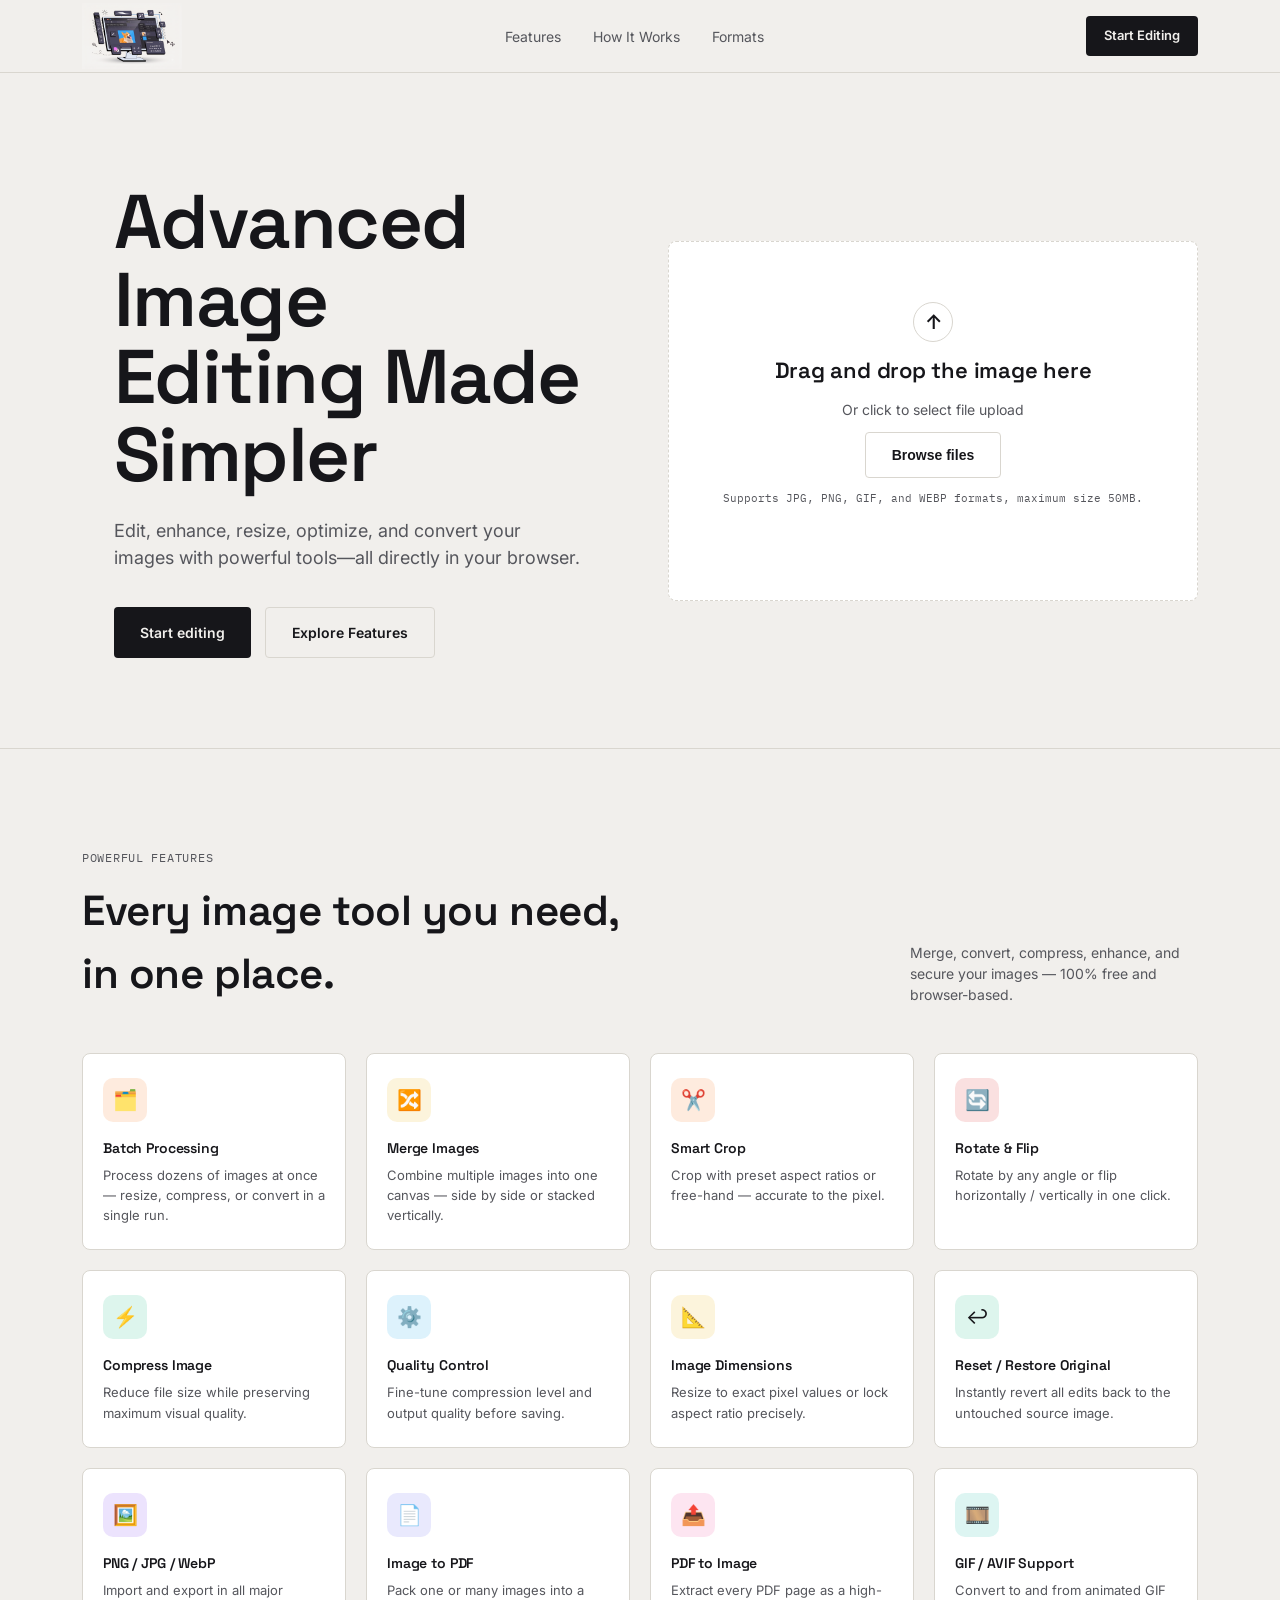
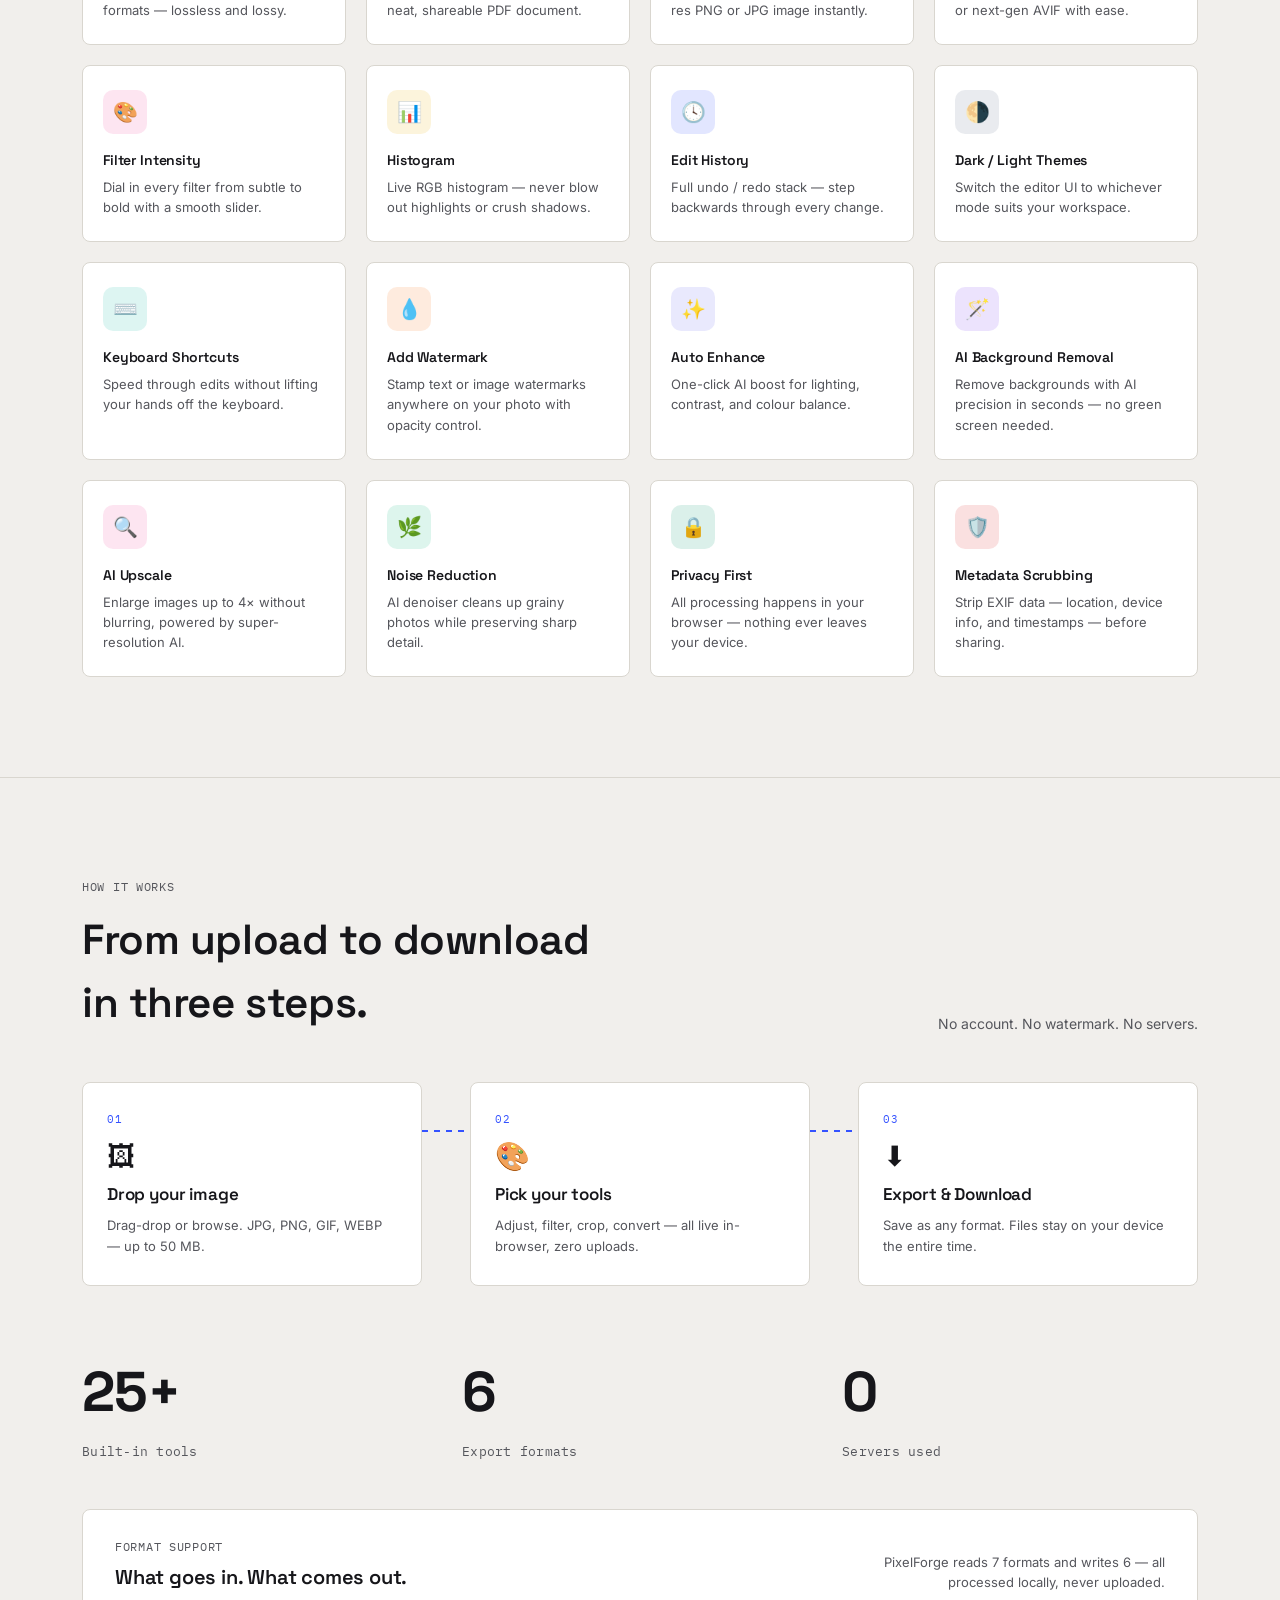
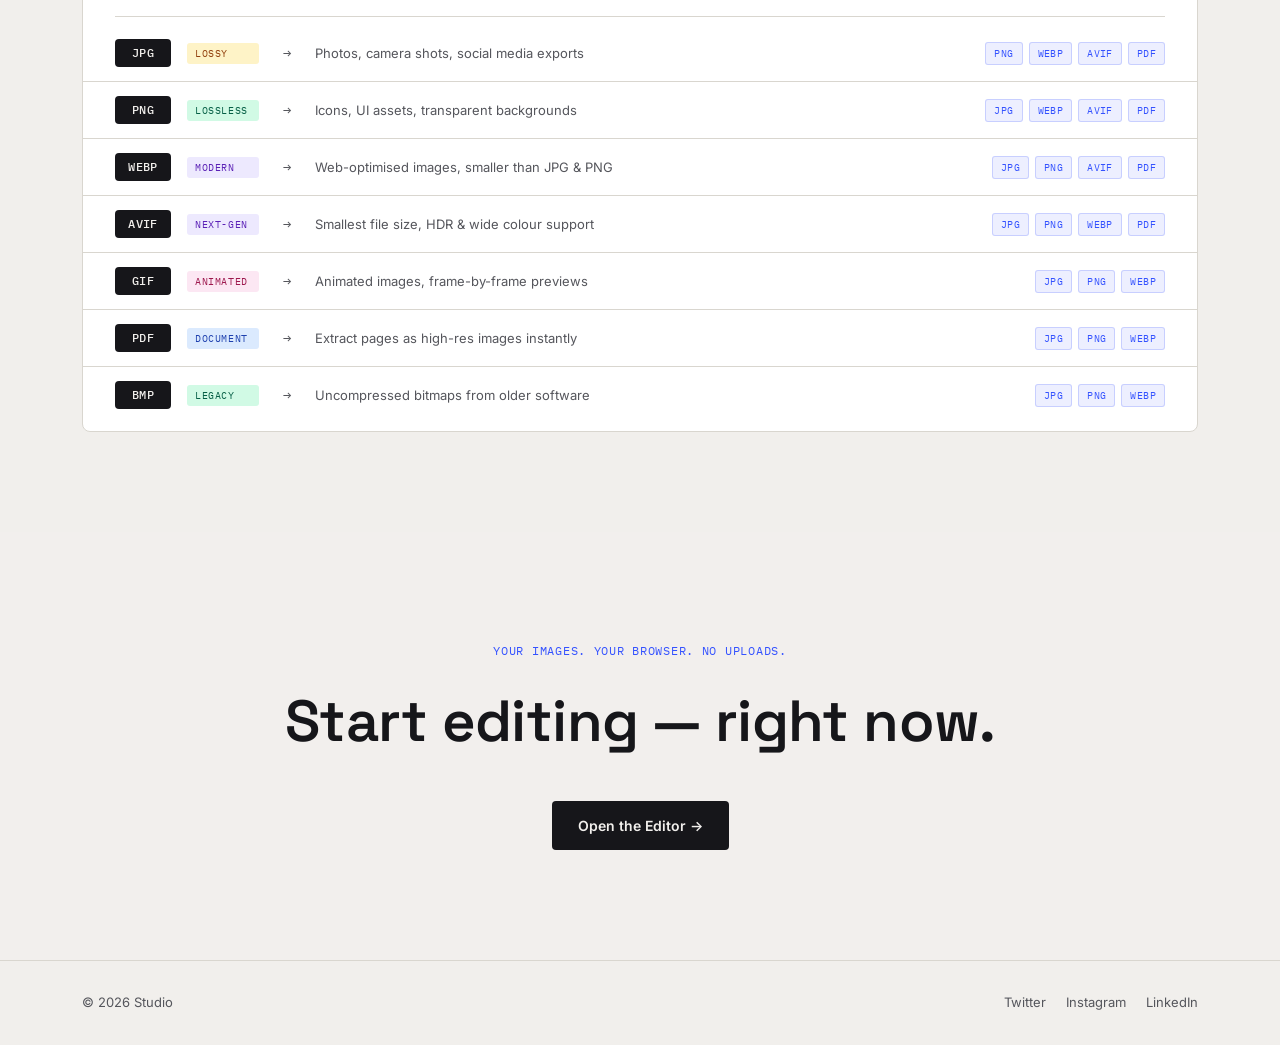
==== index.html @ d522e3d8 "refactor: restructure project for static deployment" ====
<!DOCTYPE html>
<html lang="en">
<head>
<meta charset="UTF-8">
<meta name="viewport" content="width=device-width, initial-scale=1.0">
<title>PhotoEdit - Online Image Editor</title>
<link rel="preconnect" href="https://fonts.googleapis.com">
<link rel="preconnect" href="https://fonts.gstatic.com" crossorigin>
<link href="https://fonts.googleapis.com/css2?family=Space+Grotesk:wght@400;500;600;700&family=Inter:wght@400;500;600&family=IBM+Plex+Mono:wght@400;500&display=swap" rel="stylesheet">
<link rel="stylesheet" href="/css/landing.css">
</head>
<body>

  

  <header>
    <nav class="wrap">
      <div class="logo">
        <img src="/assets/images/logo.png"  class="brand-logo">

      </div>
      <div class="nav-links">
        <a href="#work">Features</a>
        <a href="#workflow">How It Works</a>
        <a href="#formats">Formats</a>
      </div>
      <a class="nav-cta" href="#cta">Start Editing</a>
    </nav>
  </header>

  <section class="hero">
    <div class="hero-inner">
      <div class="wrap hero-copy">
        <h1>Advanced <span>Image Editing Made Simpler</span></h1>
        <p class="hero-sub">Edit, enhance, resize, optimize, and convert your images with powerful tools—all directly in your browser.</p>
        <div class="hero-actions">
          <a class="btn btn-primary" href="#cta">Start editing</a>
          <a class="btn btn-ghost" href="#work">Explore Features</a>
        </div>
      </div>
      <div class="hero-panel">
        <div class="upload-box" id="uploadBox" role="button" tabindex="0" aria-label="Upload image by dropping file or clicking">
          <div class="upload-icon">↑</div>
          <h3>Drag and drop the image here</h3>
          <p>Or click to select file upload</p>
          <button class="btn btn-soft" id="browseBtn">Browse files</button>
          <small>Supports JPG, PNG, GIF, and WEBP formats, maximum size 50MB.</small>
          <input type="file" id="fileInput" accept=".jpg,.jpeg,.png,.gif,.webp" hidden />
          <div class="file-result" id="fileResult" aria-live="polite"></div>
        </div>
      </div>
    </div>
  </section>

  <section class="section" id="work">
    <div class="wrap">
      <div class="section-head reveal">
        <div>
          <div class="section-label">Powerful features</div>
          <h2>Every image tool you need, in one place.</h2>
        </div>
        <p class="section-note">Merge, convert, compress, enhance, and secure your images — 100% free and browser-based.</p>
      </div>

      <!-- Category filter -->
     

      <div class="feat-grid" id="featGrid">

        <!-- Organize -->
        <div class="feat-card reveal" data-cat="organize">
          <div class="feat-icon" style="--ic:#F97316;">🗂️</div>
          <div class="feat-body">
            <div class="feat-name">Batch Processing</div>
            <div class="feat-desc">Process dozens of images at once — resize, compress, or convert in a single run.</div>
          </div>
        </div>

        <div class="feat-card reveal" data-cat="organize">
          <div class="feat-icon" style="--ic:#EAB308;">🔀</div>
          <div class="feat-body">
            <div class="feat-name">Merge Images</div>
            <div class="feat-desc">Combine multiple images into one canvas — side by side or stacked vertically.</div>
          </div>
        </div>

        <div class="feat-card reveal" data-cat="organize">
          <div class="feat-icon" style="--ic:#F97316;">✂️</div>
          <div class="feat-body">
            <div class="feat-name">Smart Crop</div>
            <div class="feat-desc">Crop with preset aspect ratios or free-hand — accurate to the pixel.</div>
          </div>
        </div>

        <div class="feat-card reveal" data-cat="organize">
          <div class="feat-icon" style="--ic:#DC2626;">🔄</div>
          <div class="feat-body">
            <div class="feat-name">Rotate &amp; Flip</div>
            <div class="feat-desc">Rotate by any angle or flip horizontally / vertically in one click.</div>
          </div>
        </div>

        <!-- Optimize -->
        <div class="feat-card reveal" data-cat="optimize">
          <div class="feat-icon" style="--ic:#10B981;">⚡</div>
          <div class="feat-body">
            <div class="feat-name">Compress Image</div>
            <div class="feat-desc">Reduce file size while preserving maximum visual quality.</div>
          </div>
        </div>

        <div class="feat-card reveal" data-cat="optimize">
          <div class="feat-icon" style="--ic:#0EA5E9;">⚙️</div>
          <div class="feat-body">
            <div class="feat-name">Quality Control</div>
            <div class="feat-desc">Fine-tune compression level and output quality before saving.</div>
          </div>
        </div>

        <div class="feat-card reveal" data-cat="optimize">
          <div class="feat-icon" style="--ic:#EAB308;">📐</div>
          <div class="feat-body">
            <div class="feat-name">Image Dimensions</div>
            <div class="feat-desc">Resize to exact pixel values or lock aspect ratio precisely.</div>
          </div>
        </div>

        <div class="feat-card reveal" data-cat="optimize">
          <div class="feat-icon" style="--ic:#10B981;">↩️</div>
          <div class="feat-body">
            <div class="feat-name">Reset / Restore Original</div>
            <div class="feat-desc">Instantly revert all edits back to the untouched source image.</div>
          </div>
        </div>

        <!-- Convert -->
        <div class="feat-card reveal" data-cat="convert">
          <div class="feat-icon" style="--ic:#7C3AED;">🖼️</div>
          <div class="feat-body">
            <div class="feat-name">PNG / JPG / WebP</div>
            <div class="feat-desc">Import and export in all major formats — lossless and lossy.</div>
          </div>
        </div>

        <div class="feat-card reveal" data-cat="convert">
          <div class="feat-icon" style="--ic:#6366F1;">📄</div>
          <div class="feat-body">
            <div class="feat-name">Image to PDF</div>
            <div class="feat-desc">Pack one or many images into a neat, shareable PDF document.</div>
          </div>
        </div>

        <div class="feat-card reveal" data-cat="convert">
          <div class="feat-icon" style="--ic:#EC4899;">📤</div>
          <div class="feat-body">
            <div class="feat-name">PDF to Image</div>
            <div class="feat-desc">Extract every PDF page as a high-res PNG or JPG image instantly.</div>
          </div>
        </div>

        <div class="feat-card reveal" data-cat="convert">
          <div class="feat-icon" style="--ic:#14B8A6;">🎞️</div>
          <div class="feat-body">
            <div class="feat-name">GIF / AVIF Support</div>
            <div class="feat-desc">Convert to and from animated GIF or next-gen AVIF with ease.</div>
          </div>
        </div>

        <!-- Edit -->
        <div class="feat-card reveal" data-cat="edit">
          <div class="feat-icon" style="--ic:#EC4899;">🎨</div>
          <div class="feat-body">
            <div class="feat-name">Filter Intensity</div>
            <div class="feat-desc">Dial in every filter from subtle to bold with a smooth slider.</div>
          </div>
        </div>

        <div class="feat-card reveal" data-cat="edit">
          <div class="feat-icon" style="--ic:#EAB308;">📊</div>
          <div class="feat-body">
            <div class="feat-name">Histogram</div>
            <div class="feat-desc">Live RGB histogram — never blow out highlights or crush shadows.</div>
          </div>
        </div>

        <div class="feat-card reveal" data-cat="edit">
          <div class="feat-icon" style="--ic:#3452FF;">🕓</div>
          <div class="feat-body">
            <div class="feat-name">Edit History</div>
            <div class="feat-desc">Full undo / redo stack — step backwards through every change.</div>
          </div>
        </div>

        <div class="feat-card reveal" data-cat="edit">
          <div class="feat-icon" style="--ic:#64748B;">🌗</div>
          <div class="feat-body">
            <div class="feat-name">Dark / Light Themes</div>
            <div class="feat-desc">Switch the editor UI to whichever mode suits your workspace.</div>
          </div>
        </div>

        <div class="feat-card reveal" data-cat="edit">
          <div class="feat-icon" style="--ic:#14B8A6;">⌨️</div>
          <div class="feat-body">
            <div class="feat-name">Keyboard Shortcuts</div>
            <div class="feat-desc">Speed through edits without lifting your hands off the keyboard.</div>
          </div>
        </div>

        <div class="feat-card reveal" data-cat="edit">
          <div class="feat-icon" style="--ic:#F97316;">💧</div>
          <div class="feat-body">
            <div class="feat-name">Add Watermark</div>
            <div class="feat-desc">Stamp text or image watermarks anywhere on your photo with opacity control.</div>
          </div>
        </div>

        <!-- AI Intelligence -->
        <div class="feat-card reveal" data-cat="ai">
          <div class="feat-icon" style="--ic:#6366F1;">✨</div>
          <div class="feat-body">
            <div class="feat-name">Auto Enhance</div>
            <div class="feat-desc">One-click AI boost for lighting, contrast, and colour balance.</div>
          </div>
        </div>

        <div class="feat-card reveal" data-cat="ai">
          <div class="feat-icon" style="--ic:#7C3AED;">🪄</div>
          <div class="feat-body">
            <div class="feat-name">AI Background Removal</div>
            <div class="feat-desc">Remove backgrounds with AI precision in seconds — no green screen needed.</div>
          </div>
        </div>

        <div class="feat-card reveal" data-cat="ai">
          <div class="feat-icon" style="--ic:#EC4899;">🔍</div>
          <div class="feat-body">
            <div class="feat-name">AI Upscale</div>
            <div class="feat-desc">Enlarge images up to 4× without blurring, powered by super-resolution AI.</div>
          </div>
        </div>

        <div class="feat-card reveal" data-cat="ai">
          <div class="feat-icon" style="--ic:#10B981;">🌿</div>
          <div class="feat-body">
            <div class="feat-name">Noise Reduction</div>
            <div class="feat-desc">AI denoiser cleans up grainy photos while preserving sharp detail.</div>
          </div>
        </div>

        <!-- Security -->
        <div class="feat-card reveal" data-cat="security">
          <div class="feat-icon" style="--ic:#059669;">🔒</div>
          <div class="feat-body">
            <div class="feat-name">Privacy First</div>
            <div class="feat-desc">All processing happens in your browser — nothing ever leaves your device.</div>
          </div>
        </div>

        <div class="feat-card reveal" data-cat="security">
          <div class="feat-icon" style="--ic:#DC2626;">🛡️</div>
          <div class="feat-body">
            <div class="feat-name">Metadata Scrubbing</div>
            <div class="feat-desc">Strip EXIF data — location, device info, and timestamps — before sharing.</div>
          </div>
        </div>

      </div>
    </div>
  </section>

  <!-- #workflow: Option A (How It Works) + Option B (Format Badges) combined -->
  <section class="section" id="workflow">
    <div class="wrap">

      <!-- Section header -->
      <div class="section-head reveal">
        <div>
          <div class="section-label">How it works</div>
          <h2>From upload to download in three steps.</h2>
        </div>
        <p class="section-note">No account. No watermark. No servers.</p>
      </div>

      <!-- Option A: 3-step cards with connector line -->
      <div class="steps-row reveal">
        <div class="step-card">
          <div class="step-num">01</div>
          <div class="step-icon">🖼</div>
          <div class="step-name">Drop your image</div>
          <div class="step-desc">Drag-drop or browse. JPG, PNG, GIF, WEBP — up to 50 MB.</div>
        </div>
        <div class="step-connector" aria-hidden="true"></div>
        <div class="step-card">
          <div class="step-num">02</div>
          <div class="step-icon">🎨</div>
          <div class="step-name">Pick your tools</div>
          <div class="step-desc">Adjust, filter, crop, convert — all live in-browser, zero uploads.</div>
        </div>
        <div class="step-connector" aria-hidden="true"></div>
        <div class="step-card">
          <div class="step-num">03</div>
          <div class="step-icon">⬇</div>
          <div class="step-name">Export &amp; Download</div>
          <div class="step-desc">Save as any format. Files stay on your device the entire time.</div>
        </div>
      </div>

      <!-- Honest stats -->
      <div class="stats reveal">
        <div>
          <strong>25+</strong>
          <span>Built-in tools</span>
        </div>
        <div>
          <strong>6</strong>
          <span>Export formats</span>
        </div>
        <div>
          <strong>0</strong>
          <span>Servers used</span>
        </div>
      </div>

      <!-- Option B: Format Support Showcase (enhanced) -->
      <div class="formats-wrap reveal" id="formats">

        <div class="formats-header">
          <div>
            <div class="section-label" style="margin-bottom:6px;">Format support</div>
            <div class="formats-title">What goes in. What comes out.</div>
          </div>
          <p class="formats-note">PixelForge reads 7 formats and writes 6 — all processed locally, never uploaded.</p>
        </div>

        <div class="formats-divider"></div>

        <!-- Per-format rows -->
        <div class="formats-table">

          <div class="fmt-row">
            <span class="fmt-badge fmt-in">JPG</span>
            <span class="fmt-type lossy">Lossy</span>
            <span class="fmt-arrow">→</span>
            <span class="fmt-desc">Photos, camera shots, social media exports</span>
            <div class="fmt-out-pills">
              <span class="fmt-out">PNG</span>
              <span class="fmt-out">WEBP</span>
              <span class="fmt-out">AVIF</span>
              <span class="fmt-out">PDF</span>
            </div>
          </div>

          <div class="fmt-row">
            <span class="fmt-badge fmt-in">PNG</span>
            <span class="fmt-type lossless">Lossless</span>
            <span class="fmt-arrow">→</span>
            <span class="fmt-desc">Icons, UI assets, transparent backgrounds</span>
            <div class="fmt-out-pills">
              <span class="fmt-out">JPG</span>
              <span class="fmt-out">WEBP</span>
              <span class="fmt-out">AVIF</span>
              <span class="fmt-out">PDF</span>
            </div>
          </div>

          <div class="fmt-row">
            <span class="fmt-badge fmt-in">WEBP</span>
            <span class="fmt-type modern">Modern</span>
            <span class="fmt-arrow">→</span>
            <span class="fmt-desc">Web-optimised images, smaller than JPG &amp; PNG</span>
            <div class="fmt-out-pills">
              <span class="fmt-out">JPG</span>
              <span class="fmt-out">PNG</span>
              <span class="fmt-out">AVIF</span>
              <span class="fmt-out">PDF</span>
            </div>
          </div>

          <div class="fmt-row">
            <span class="fmt-badge fmt-in">AVIF</span>
            <span class="fmt-type modern">Next-gen</span>
            <span class="fmt-arrow">→</span>
            <span class="fmt-desc">Smallest file size, HDR &amp; wide colour support</span>
            <div class="fmt-out-pills">
              <span class="fmt-out">JPG</span>
              <span class="fmt-out">PNG</span>
              <span class="fmt-out">WEBP</span>
              <span class="fmt-out">PDF</span>
            </div>
          </div>

          <div class="fmt-row">
            <span class="fmt-badge fmt-in">GIF</span>
            <span class="fmt-type animated">Animated</span>
            <span class="fmt-arrow">→</span>
            <span class="fmt-desc">Animated images, frame-by-frame previews</span>
            <div class="fmt-out-pills">
              <span class="fmt-out">JPG</span>
              <span class="fmt-out">PNG</span>
              <span class="fmt-out">WEBP</span>
            </div>
          </div>

          <div class="fmt-row">
            <span class="fmt-badge fmt-in">PDF</span>
            <span class="fmt-type document">Document</span>
            <span class="fmt-arrow">→</span>
            <span class="fmt-desc">Extract pages as high-res images instantly</span>
            <div class="fmt-out-pills">
              <span class="fmt-out">JPG</span>
              <span class="fmt-out">PNG</span>
              <span class="fmt-out">WEBP</span>
            </div>
          </div>

          <div class="fmt-row">
            <span class="fmt-badge fmt-in">BMP</span>
            <span class="fmt-type lossless">Legacy</span>
            <span class="fmt-arrow">→</span>
            <span class="fmt-desc">Uncompressed bitmaps from older software</span>
            <div class="fmt-out-pills">
              <span class="fmt-out">JPG</span>
              <span class="fmt-out">PNG</span>
              <span class="fmt-out">WEBP</span>
            </div>
          </div>

        </div>
      </div>


    </div>
  </section>

  <section class="cta" id="cta">
    <div class="wrap">
      <div class="cta-avail">Your images. Your browser. No uploads.</div>
      <h2>Start editing — right now.</h2>
      <div class="cta-actions">
        <a class="btn btn-primary" href="/pages/editor.html">Open the Editor →</a>
      </div>
    </div>
  </section>

  <footer>
    <div class="wrap">
      <div>© 2026 Studio</div>
      <div class="socials">
        <a href="#">Twitter</a>
        <a href="#">Instagram</a>
        <a href="#">LinkedIn</a>
      </div>
    </div>
  </footer>

  <script src="/frontend/script.js"></script>
  <script>
    const revealEls = document.querySelectorAll('.reveal');
    const io = new IntersectionObserver((entries) => {
      entries.forEach(e => { if (e.isIntersecting) { e.target.classList.add('in'); io.unobserve(e.target); } });
    }, { threshold: 0.15 });
    revealEls.forEach(el => io.observe(el));
  </script>

</body>
</html>
---- css/landing.css ----
:root{
    --bg: #F1EFEC;
    --ink: #16161A;
    --ink-soft: #55565C;
    --line: #D9D6CF;
    --accent: #3452FF;
    --accent-ink: #EDEFFF;
    --panel: #FFFFFF;
    --mono: 'IBM Plex Mono', monospace;
    --display: 'Space Grotesk', sans-serif;
    --body: 'Inter', sans-serif;
    --radius: 4px;
    --maxw: 1180px;
  }

  * { margin:0; padding:0; box-sizing:border-box; }

  html { scroll-behavior:smooth; }

  body{
    background: var(--bg);
    color: var(--ink);
    font-family: var(--body);
    line-height: 1.5;
    -webkit-font-smoothing:antialiased;
  }

  @media (prefers-reduced-motion: reduce){
    html{ scroll-behavior:auto; }
    *{ animation-duration:0.01ms !important; transition-duration:0.01ms !important; }
  }

  a { color:inherit; text-decoration:none; }

  .wrap{ max-width:var(--maxw); margin:0 auto; padding:0 32px; }



  /* ---------- nav ---------- */
  header{
    position: sticky;
    top: 0;
    z-index: 50;
    background: var(--bg);
    border-bottom: 1px solid var(--line);
  }
  nav.wrap{
    display:flex;
    align-items:center;
    justify-content:space-between;
    height: 72px;
  }
  .logo{
    font-family: var(--display);
    font-weight: 700;
    font-size: 18px;
    letter-spacing: -0.01em;
    display:flex;
    align-items:center;
    gap:8px;
  }
  .brand-logo{
    width: 100px;
    height: 100px;
    object-fit: contain;
    display: block;
  }
  .logo .mark{
    width:10px; height:10px;
    background: var(--accent);
    border-radius:2px;
    display:inline-block;
  }
  .nav-links{
    display:flex;
    align-items:center;
    gap: 32px;
    font-size: 14px;
    color: var(--ink-soft);
  }
  .nav-links a:hover{ color: var(--ink); }
  .nav-cta{
    font-size: 13px;
    font-weight: 600;
    padding: 10px 18px;
    background: var(--ink);
    color: var(--bg);
    border-radius: var(--radius);
    transition: background 0.15s ease;
  }
  .nav-cta:hover{ background: var(--accent); }


  /* ---------- image placeholder ---------- */
  .img-slot{
    border: 1.5px dashed #B9B5AB;
    border-radius: var(--radius);
    background: repeating-linear-gradient(135deg, #E7E4DD 0 10px, #EDEAE3 10px 20px);
    display:flex;
    flex-direction:column;
    align-items:center;
    justify-content:center;
    gap: 6px;
    color: #8C887D;
    font-family: var(--mono);
    font-size: 12px;
    letter-spacing: 0.03em;
    text-align:center;
    min-height: 220px;
    width: 100%;
  }
  .img-slot .ico{
    width: 28px; height: 28px;
    border: 1.5px solid #8C887D;
    border-radius: 3px;
    position: relative;
    flex-shrink:0;
  }
  .img-slot .ico::after{
    content:"";
    position:absolute; left:5px; bottom:5px;
    width:0; height:0;
    border-left: 6px solid transparent;
    border-right: 6px solid transparent;
    border-bottom: 9px solid #8C887D;
  }
  .img-slot .ico::before{
    content:"";
    position:absolute; top:5px; right:5px;
    width:5px; height:5px;
    border-radius:50%;
    background:#8C887D;
  }

  /* ---------- hero ---------- */
  .hero{
    padding: 110px 0 90px;
  }
  .hero .eyebrow{
    font-family: var(--mono);
    font-size: 12px;
    color: var(--accent);
    letter-spacing: 0.08em;
    text-transform: uppercase;
    margin-bottom: 22px;
    display:flex;
    align-items:center;
    gap:10px;
  }
  .hero .eyebrow::before{
    content:"";
    width: 18px; height: 1px;
    background: var(--accent);
  }
  h1{
    font-family: var(--display);
    font-weight: 600;
    font-size: clamp(40px, 6vw, 76px);
    line-height: 1.02;
    letter-spacing: -0.02em;
    max-width: 15ch;
  }
  .hero-sub{
    margin-top: 24px;
    font-size: 18px;
    color: var(--ink-soft);
    max-width: 46ch;
  }
  .hero-actions{
    margin-top: 36px;
    display:flex;
    gap: 14px;
    flex-wrap: wrap;
  }
  .btn{
    font-size: 14px;
    font-weight: 600;
    padding: 14px 26px;
    border-radius: var(--radius);
    display:inline-flex;
    align-items:center;
    gap:8px;
  }
  .btn-primary{
    background: var(--ink);
    color: var(--bg);
    transition: background 0.15s ease, transform 0.15s ease;
  }
  .btn-primary:hover{ background: var(--accent); transform: translateY(-1px); }
  .btn-ghost{
    color: var(--ink);
    border: 1px solid var(--line);
    transition: border-color 0.15s ease, color 0.15s ease;
  }
  .btn-ghost:hover{ border-color: var(--accent); color: var(--accent); }

  /* ---------- hero two-column layout ---------- */
  .hero-inner{
    max-width: var(--maxw);
    margin: 0 auto;
    padding: 0 32px;
    display: grid;
    grid-template-columns: 1fr 1fr;
    align-items: center;
    gap: 56px;
  }
  .hero-panel{
    width: 100%;
  }
  .upload-box{
    position: relative;
    height: 100%;
    min-height: 360px;
    object-fit: cover;
    display: block;
    background: var(--panel);
    border: 1px dashed var(--line);
    border-radius: 8px;
    padding: 28px;
    text-align: center;
    display: flex;
    flex-direction: column;
    align-items: center;
    justify-content: center;
    gap: 12px;
    cursor: pointer;
  }
  .upload-box:hover,
  .upload-box.drag-over{
    border-color: var(--accent);
    background: var(--accent-ink);
  }
  .upload-icon{
    width: 40px;
    height: 40px;
    border: 1px solid var(--line);
    border-radius: 50%;
    display: grid;
    place-items: center;
    font-size: 20px;
    font-weight: 600;
  }
  .upload-box h3{
    font-family: var(--display);
    font-size: 22px;
    font-weight: 600;
    letter-spacing: -0.01em;
  }
  .upload-box p{
    color: var(--ink-soft);
    font-size: 14px;
  }
  .upload-box small{
    color: var(--ink-soft);
    font-family: var(--mono);
    font-size: 11px;
  }
  .btn-soft{
    border: 1px solid var(--line);
    background: transparent;
    color: var(--ink);
    cursor: pointer;
    transition: border-color 0.15s ease, color 0.15s ease;
  }
  .btn-soft:hover{
    border-color: var(--accent);
    color: var(--accent);
  }
  .file-result{
    min-height: 20px;
    font-size: 13px;
    font-weight: 500;
  }

  /* ---------- section label ---------- */
  .section{ padding: 100px 0; border-top: 1px solid var(--line); }
  .section-head{
    display:flex;
    justify-content:space-between;
    align-items:flex-end;
    gap: 24px;
    margin-bottom: 48px;
    flex-wrap: wrap;
  }
  .section-label{
    font-family: var(--mono);
    font-size: 12px;
    color: var(--ink-soft);
    letter-spacing: 0.06em;
    text-transform:uppercase;
    margin-bottom: 12px;
  }
  h2{
    font-family: var(--display);
    font-weight: 600;
    font-size: clamp(28px, 3.6vw, 42px);
    letter-spacing: -0.01em;
    max-width: 20ch;
  }
  .section-note{
    font-size: 14px;
    color: var(--ink-soft);
    max-width: 32ch;
  }

  /* ---------- work grid ---------- */
  .work-grid{
    display:grid;
    grid-template-columns: repeat(2, 1fr);
    gap: 28px;
  }
  .work-card{
    background: var(--panel);
    border: 1px solid var(--line);
    border-radius: 8px;
    overflow:hidden;
    transition: transform 0.2s ease, box-shadow 0.2s ease;
  }
  .work-card:hover{
    transform: translateY(-4px);
    box-shadow: 0 12px 28px rgba(20,20,26,0.08);
  }
  .work-card .img-slot{ min-height: 260px; border:none; border-radius:0; }
  .work-meta{
    padding: 18px 20px 22px;
    display:flex;
    align-items:center;
    justify-content:space-between;
  }
  .work-name{
    font-family: var(--display);
    font-weight: 600;
    font-size: 16px;
  }
  .work-tag{
    font-family: var(--mono);
    font-size: 11px;
    color: var(--accent);
    background: var(--accent-ink);
    padding: 4px 8px;
    border-radius: 3px;
  }
  .work-desc{
    font-size: 13px;
    color: var(--ink-soft);
    padding: 0 20px 20px;
    margin-top: -14px;
  }

  /* ---------- feature cards ---------- */
  .feat-grid{
    display: grid;
    grid-template-columns: repeat(4, 1fr);
    gap: 20px;
  }
  .feat-card{
    background: var(--panel);
    border: 1px solid var(--line);
    border-radius: 8px;
    padding: 24px 20px;
    display: flex;
    flex-direction: column;
    gap: 16px;
    transition: transform 0.2s ease, box-shadow 0.2s ease, border-color 0.2s ease;
  }
  .feat-card:hover{
    transform: translateY(-4px);
    box-shadow: 0 10px 28px rgba(20,20,26,0.08);
    border-color: var(--ic, var(--accent));
  }
  .feat-icon{
    width: 44px;
    height: 44px;
    border-radius: 10px;
    background: color-mix(in srgb, var(--ic, var(--accent)) 14%, transparent);
    display: grid;
    place-items: center;
    font-size: 20px;
    flex-shrink: 0;
  }
  .feat-name{
    font-family: var(--display);
    font-weight: 600;
    font-size: 14px;
    letter-spacing: -0.01em;
    margin-bottom: 6px;
  }
  .feat-desc{
    font-size: 13px;
    color: var(--ink-soft);
    line-height: 1.55;
  }


  /* ---------- how it works (Option A) ---------- */
  .steps-row{
    display: flex;
    align-items: flex-start;
    gap: 0;
    margin-bottom: 64px;
  }
  .step-card{
    flex: 1;
    background: var(--panel);
    border: 1px solid var(--line);
    border-radius: 8px;
    padding: 28px 24px;
    position: relative;
    transition: transform 0.2s ease, box-shadow 0.2s ease;
  }
  .step-card:hover{
    transform: translateY(-4px);
    box-shadow: 0 10px 28px rgba(20,20,26,0.08);
  }
  .step-num{
    font-family: var(--mono);
    font-size: 11px;
    color: var(--accent);
    letter-spacing: 0.08em;
    margin-bottom: 14px;
  }
  .step-icon{
    font-size: 28px;
    margin-bottom: 12px;
    line-height: 1;
  }
  .step-name{
    font-family: var(--display);
    font-weight: 600;
    font-size: 17px;
    letter-spacing: -0.01em;
    margin-bottom: 8px;
  }
  .step-desc{
    font-size: 13px;
    color: var(--ink-soft);
    line-height: 1.6;
  }
  .step-connector{
    flex-shrink: 0;
    width: 48px;
    height: 2px;
    background: repeating-linear-gradient(
      90deg,
      var(--accent) 0,
      var(--accent) 6px,
      transparent 6px,
      transparent 12px
    );
    margin-top: 48px;
    align-self: auto;
  }

  /* ---------- format showcase (Option B — enhanced) ---------- */
  .formats-wrap{
    margin-top: 48px;
    background: var(--panel);
    border: 1px solid var(--line);
    border-radius: 8px;
    overflow: hidden;
  }
  .formats-header{
    display: flex;
    justify-content: space-between;
    align-items: flex-end;
    gap: 24px;
    flex-wrap: wrap;
    padding: 28px 32px 24px;
  }
  .formats-title{
    font-family: var(--display);
    font-weight: 600;
    font-size: 20px;
    letter-spacing: -0.01em;
  }
  .formats-note{
    font-size: 13px;
    color: var(--ink-soft);
    max-width: 38ch;
    text-align: right;
  }
  .formats-divider{
    height: 1px;
    background: var(--line);
    margin: 0 32px;
  }
  .formats-table{
    padding: 8px 0;
  }
  .fmt-row{
    display: grid;
    grid-template-columns: 56px 72px 24px 1fr auto;
    align-items: center;
    gap: 16px;
    padding: 14px 32px;
    border-bottom: 1px solid var(--line);
    transition: background 0.15s ease;
  }
  .fmt-row:last-child{ border-bottom: none; }
  .fmt-row:hover{ background: color-mix(in srgb, var(--accent) 4%, transparent); }

  /* Input format badge */
  .fmt-badge{
    font-family: var(--mono);
    font-size: 12px;
    font-weight: 500;
    letter-spacing: 0.04em;
    padding: 5px 10px;
    border-radius: 4px;
    text-align: center;
  }
  .fmt-in{
    background: var(--ink);
    color: var(--bg);
  }

  /* Type pill — color coded */
  .fmt-type{
    font-family: var(--mono);
    font-size: 10px;
    letter-spacing: 0.06em;
    text-transform: uppercase;
    padding: 3px 8px;
    border-radius: 3px;
    white-space: nowrap;
  }
  .fmt-type.lossy    { background: #FEF3C7; color: #92400E; }
  .fmt-type.lossless { background: #D1FAE5; color: #065F46; }
  .fmt-type.modern   { background: #EDE9FE; color: #5B21B6; }
  .fmt-type.animated { background: #FCE7F3; color: #9D174D; }
  .fmt-type.document { background: #DBEAFE; color: #1E40AF; }

  /* Arrow */
  .fmt-arrow{
    font-family: var(--mono);
    color: var(--ink-soft);
    font-size: 14px;
    text-align: center;
  }

  /* Description */
  .fmt-desc{
    font-size: 13px;
    color: var(--ink-soft);
    line-height: 1.4;
  }

  /* Output pills */
  .fmt-out-pills{
    display: flex;
    gap: 6px;
    flex-wrap: wrap;
    justify-content: flex-end;
  }
  .fmt-out{
    font-family: var(--mono);
    font-size: 10px;
    letter-spacing: 0.04em;
    padding: 3px 8px;
    border-radius: 3px;
    background: var(--accent-ink);
    color: var(--accent);
    border: 1px solid color-mix(in srgb, var(--accent) 20%, transparent);
  }


  /* ---------- stats ---------- */
  .stats{
    display:grid;
    grid-template-columns: repeat(3, 1fr);
    gap: 24px;
  }
  .stats > div{
    display: flex;
    flex-direction: column;
    gap: 8px;
  }
  .stats strong{
    font-family: var(--display);
    font-weight: 700;
    font-size: clamp(36px, 5vw, 56px);
    letter-spacing: -0.02em;
  }
  .stats span{
    font-size: 13px;
    color: var(--ink-soft);
    font-family: var(--mono);
    letter-spacing: 0.02em;
  }


  /* ---------- testimonials ---------- */
  .testi-grid{
    display:grid;
    grid-template-columns: repeat(2, 1fr);
    gap: 28px;
  }
  .testi-card{
    background: var(--panel);
    border: 1px solid var(--line);
    border-radius: 8px;
    padding: 32px;
    display:flex;
    flex-direction:column;
    justify-content:space-between;
    min-height: 240px;
  }
  .testi-quote{
    font-family: var(--display);
    font-size: 19px;
    line-height: 1.4;
    letter-spacing: -0.01em;
  }
  .testi-who{
    margin-top: 24px;
    display:flex;
    align-items:center;
    gap: 12px;
  }
  .avatar{
    width: 36px; height:36px;
    border-radius: 50%;
    background: var(--accent-ink);
    border: 1px solid var(--line);
    flex-shrink:0;
  }
  .testi-who .name{ font-size: 13px; font-weight:600; }
  .testi-who .role{ font-size: 12px; color: var(--ink-soft); }

  /* ---------- CTA ---------- */
  .cta{
    position: relative;
    padding: 110px 0;
    text-align:center;
    isolation: isolate;
    background-color: var(--bg);
    background-image: linear-gradient(rgba(241,239,236,0.46), rgba(241,239,236,0.46)), url('/assets/images/among-us.png');
    background-position: center;
    background-size: cover;
    background-repeat: no-repeat;
    overflow: hidden;
  }
  .cta::before{
    content: "";
    position: absolute;
    inset: 0;
    background: rgba(241,239,236,0.18);
    z-index: -1;
  }
  .cta > .wrap{
    position: relative;
    z-index: 1;
  }
  .cta-avail{
    font-family: var(--mono);
    font-size: 12px;
    color: var(--accent);
    letter-spacing: 0.06em;
    text-transform:uppercase;
    margin-bottom: 18px;
  }
  .cta h2{
    max-width: none;
    margin: 0 auto;
    font-size: clamp(32px, 5.5vw, 58px);
  }
  .cta-actions{ margin-top: 36px; display:flex; justify-content:center; }

  /* ---------- footer ---------- */
  footer{
    border-top: 1px solid var(--line);
    padding: 32px 0;
    

  }
  footer .wrap{
    display:flex;
    justify-content:space-between;
    align-items:center;
    font-size: 13px;
    color: var(--ink-soft);
    flex-wrap: wrap;
    gap: 12px;
  }
  footer .socials{ display:flex; gap:20px; }
  footer .socials a:hover{ color: var(--ink); }

  /* ---------- reveal ---------- */
  .reveal{
    opacity: 0;
    transform: translateY(16px);
    transition: opacity 0.6s ease, transform 0.6s ease;
  }
  .reveal.in{ opacity:1; transform:none; }

  /* ---------- responsive ---------- */
  @media (max-width: 860px){
    .nav-links{ display:none; }
    .work-grid, .testi-grid{ grid-template-columns: 1fr; }
    .feat-grid{ grid-template-columns: repeat(2, 1fr); }
    .stats{ grid-template-columns: 1fr; gap: 36px; }
    .steps-row{ flex-direction: column; gap: 0; }
    .step-connector{ width: 2px; height: 32px; margin: 0 0 0 32px;
      background: repeating-linear-gradient(
        180deg,
        var(--accent) 0, var(--accent) 6px,
        transparent 6px, transparent 12px
      );
    }
    .section{ padding: 72px 0; }
    .hero{ padding: 80px 0 60px; }
    .hero-inner{ grid-template-columns: 1fr; gap: 40px; }
  }
  @media (max-width: 480px){
    .feat-grid{ grid-template-columns: 1fr; }
    .formats-wrap{ padding: 20px; }
  }
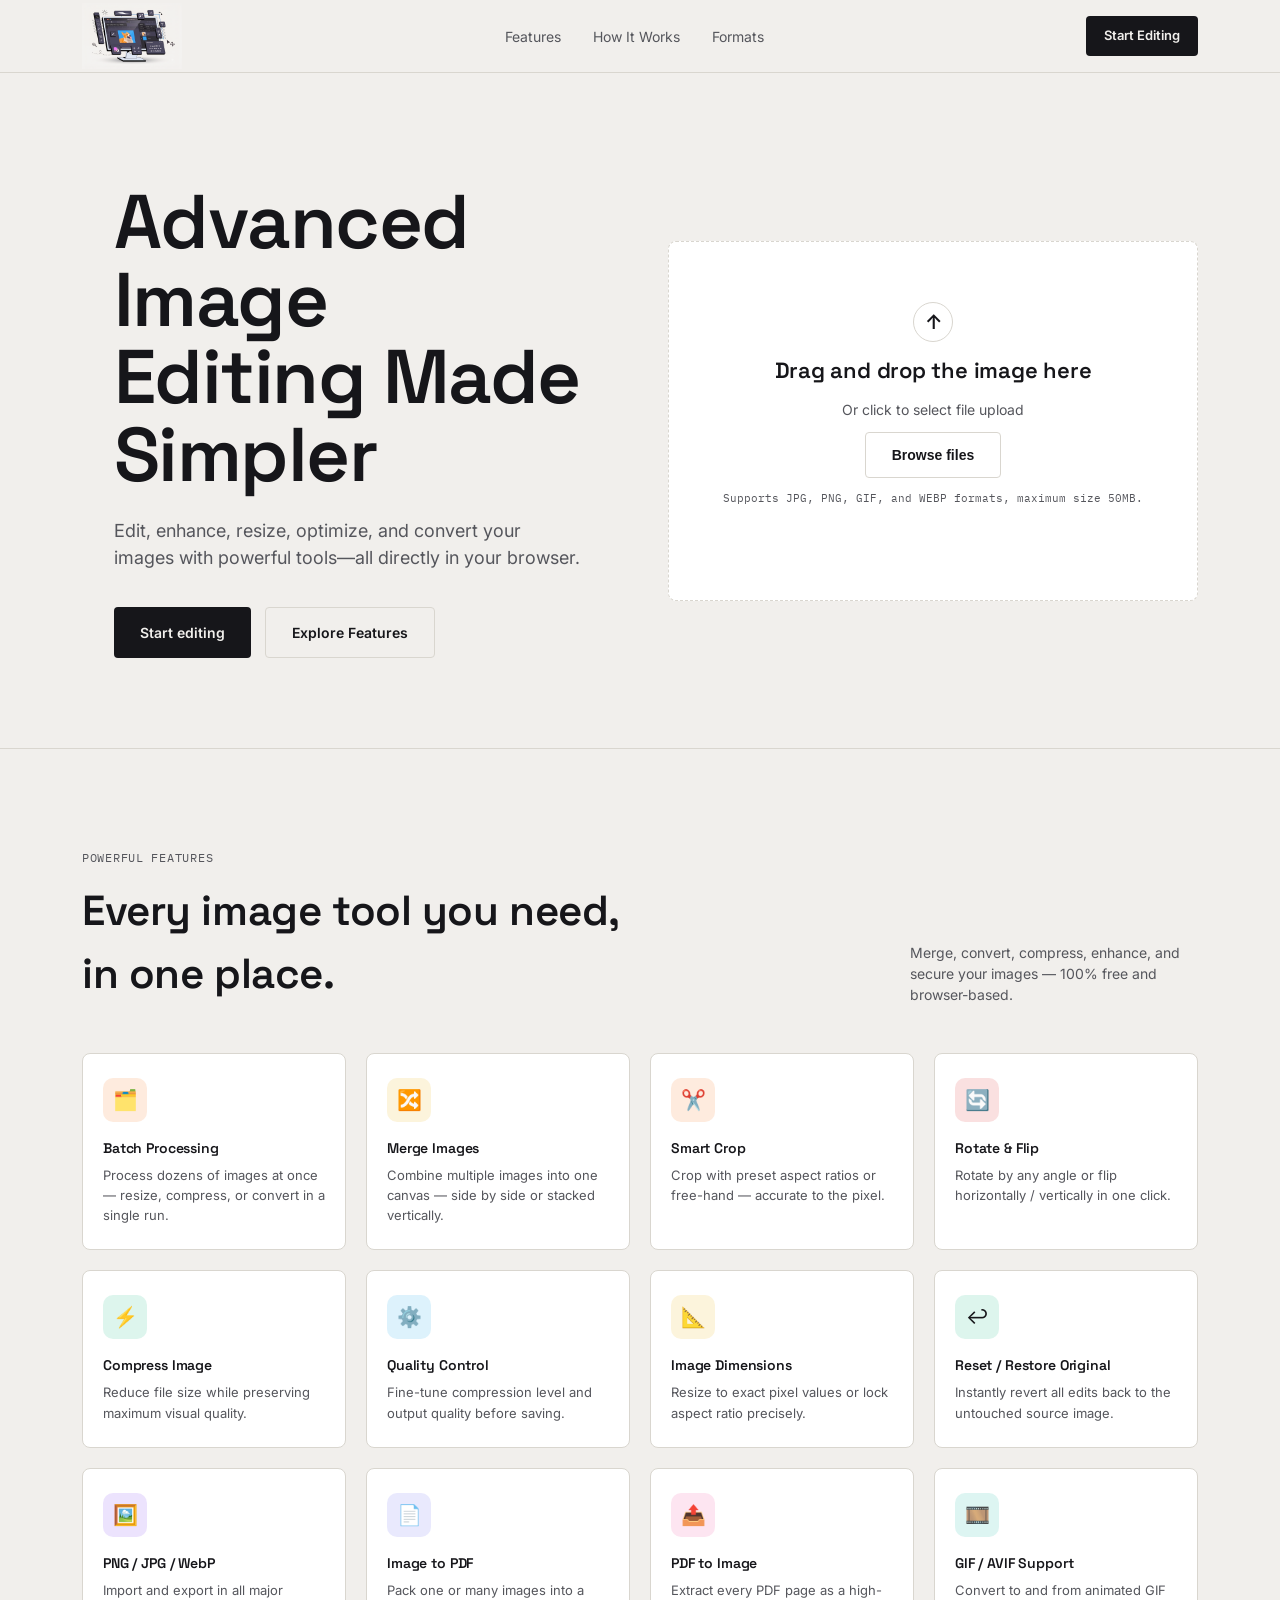
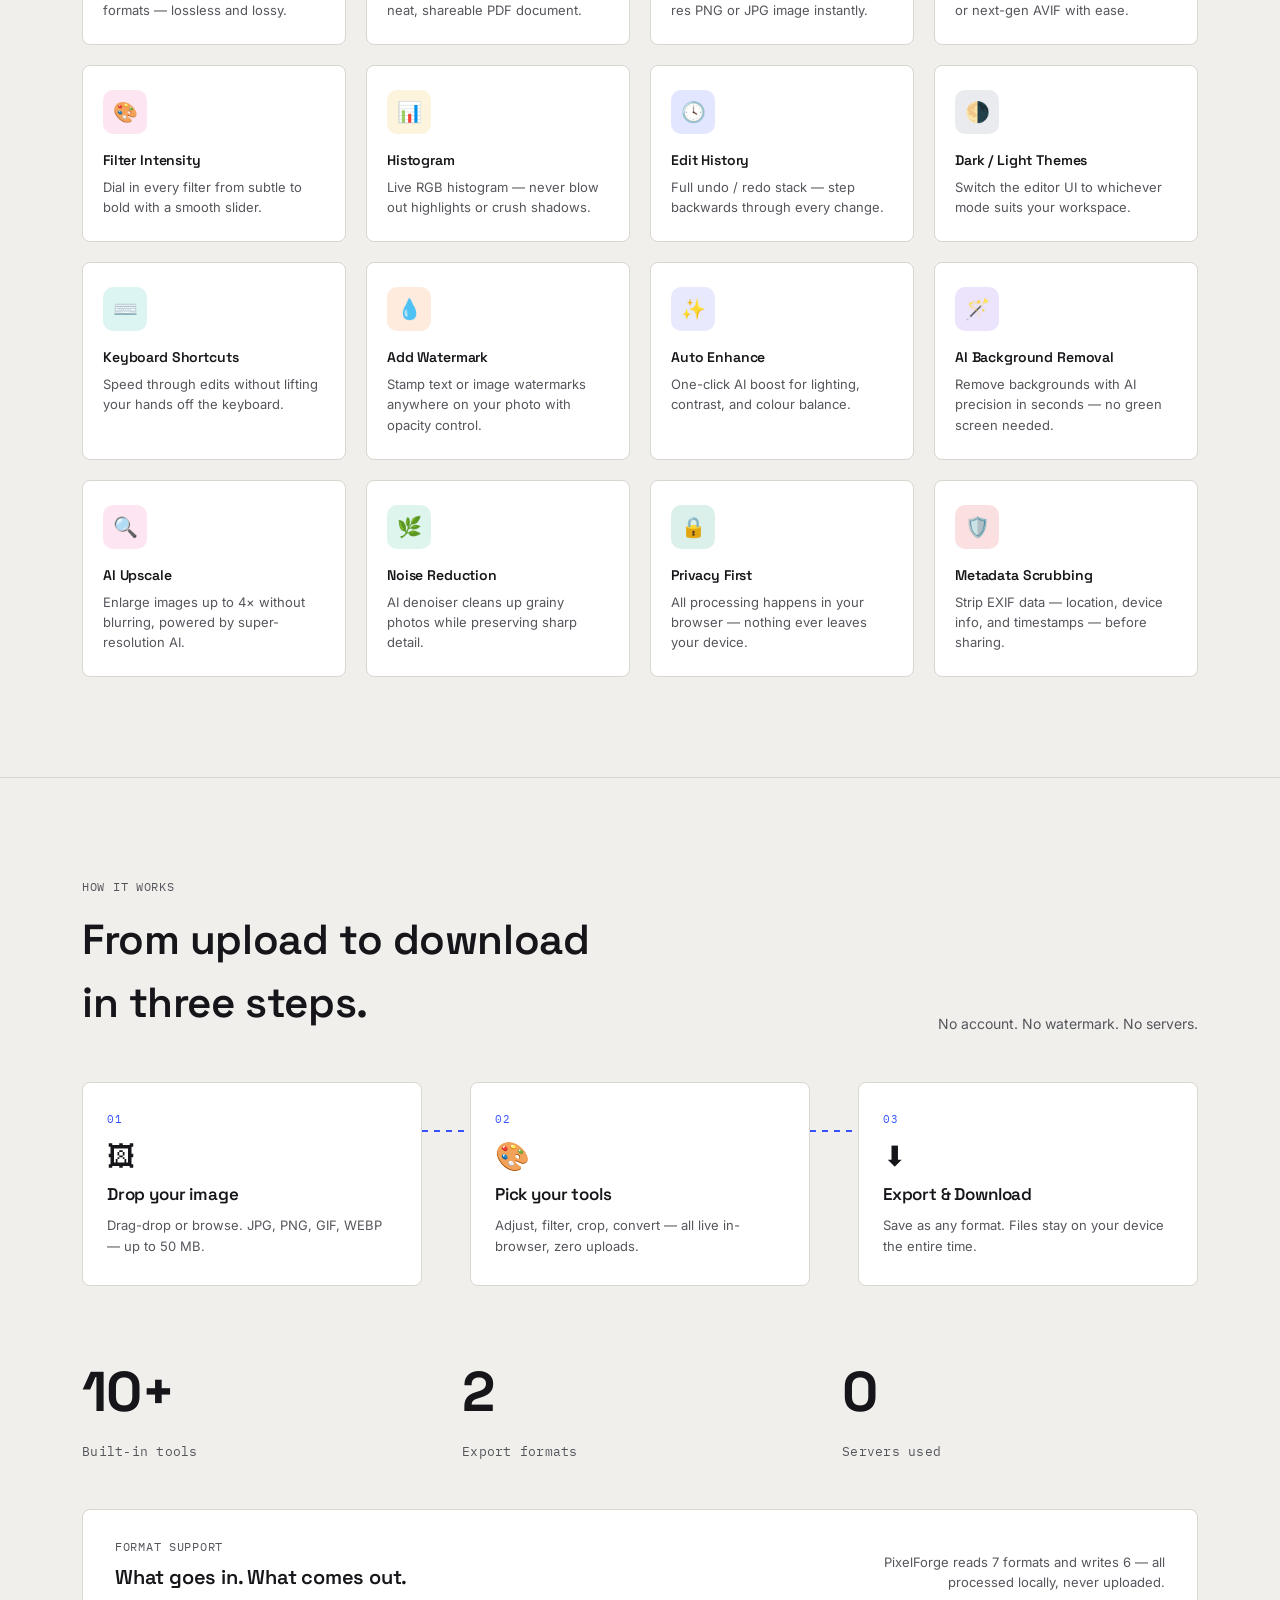
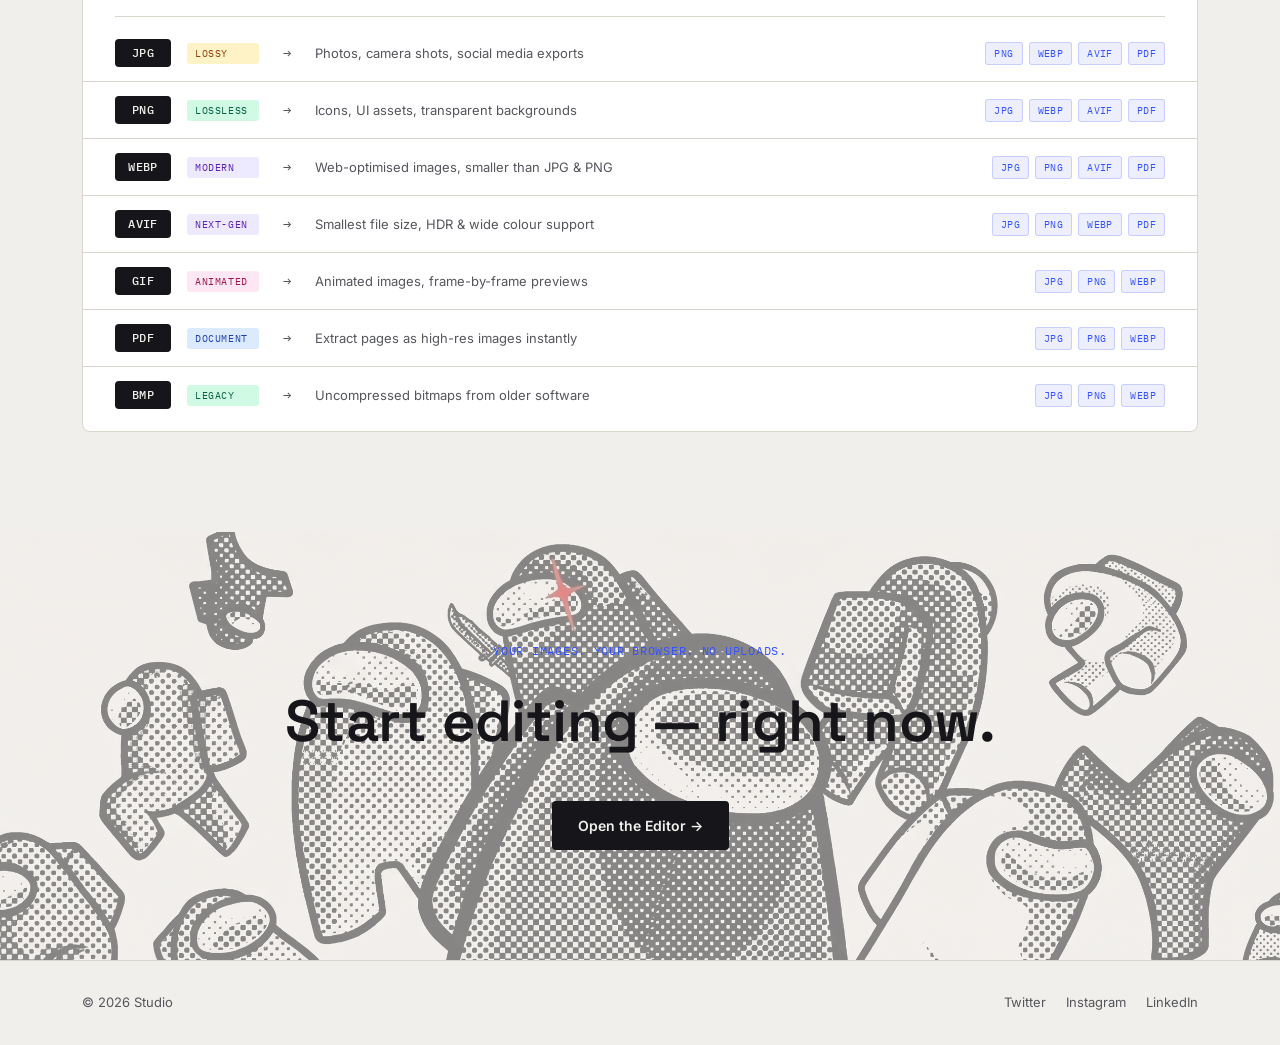
==== commit b50bd3ea: "feat: animate stats counters on scroll" ====
--- a/index.html
+++ b/index.html
@@ -309,15 +309,15 @@
       <!-- Honest stats -->
       <div class="stats reveal">
         <div>
-          <strong>25+</strong>
+          <strong data-target="25" data-duration="1500">25+</strong>
           <span>Built-in tools</span>
         </div>
         <div>
-          <strong>6</strong>
+          <strong data-target="6" data-duration="1700">6</strong>
           <span>Export formats</span>
         </div>
         <div>
-          <strong>0</strong>
+          <strong data-target="0" data-duration="1000">0</strong>
           <span>Servers used</span>
         </div>
       </div>
@@ -454,7 +454,7 @@
     </div>
   </footer>
 
-  <script src="/frontend/script.js"></script>
+  <script src="/js/script.js"></script>
   <script>
     const revealEls = document.querySelectorAll('.reveal');
     const io = new IntersectionObserver((entries) => {
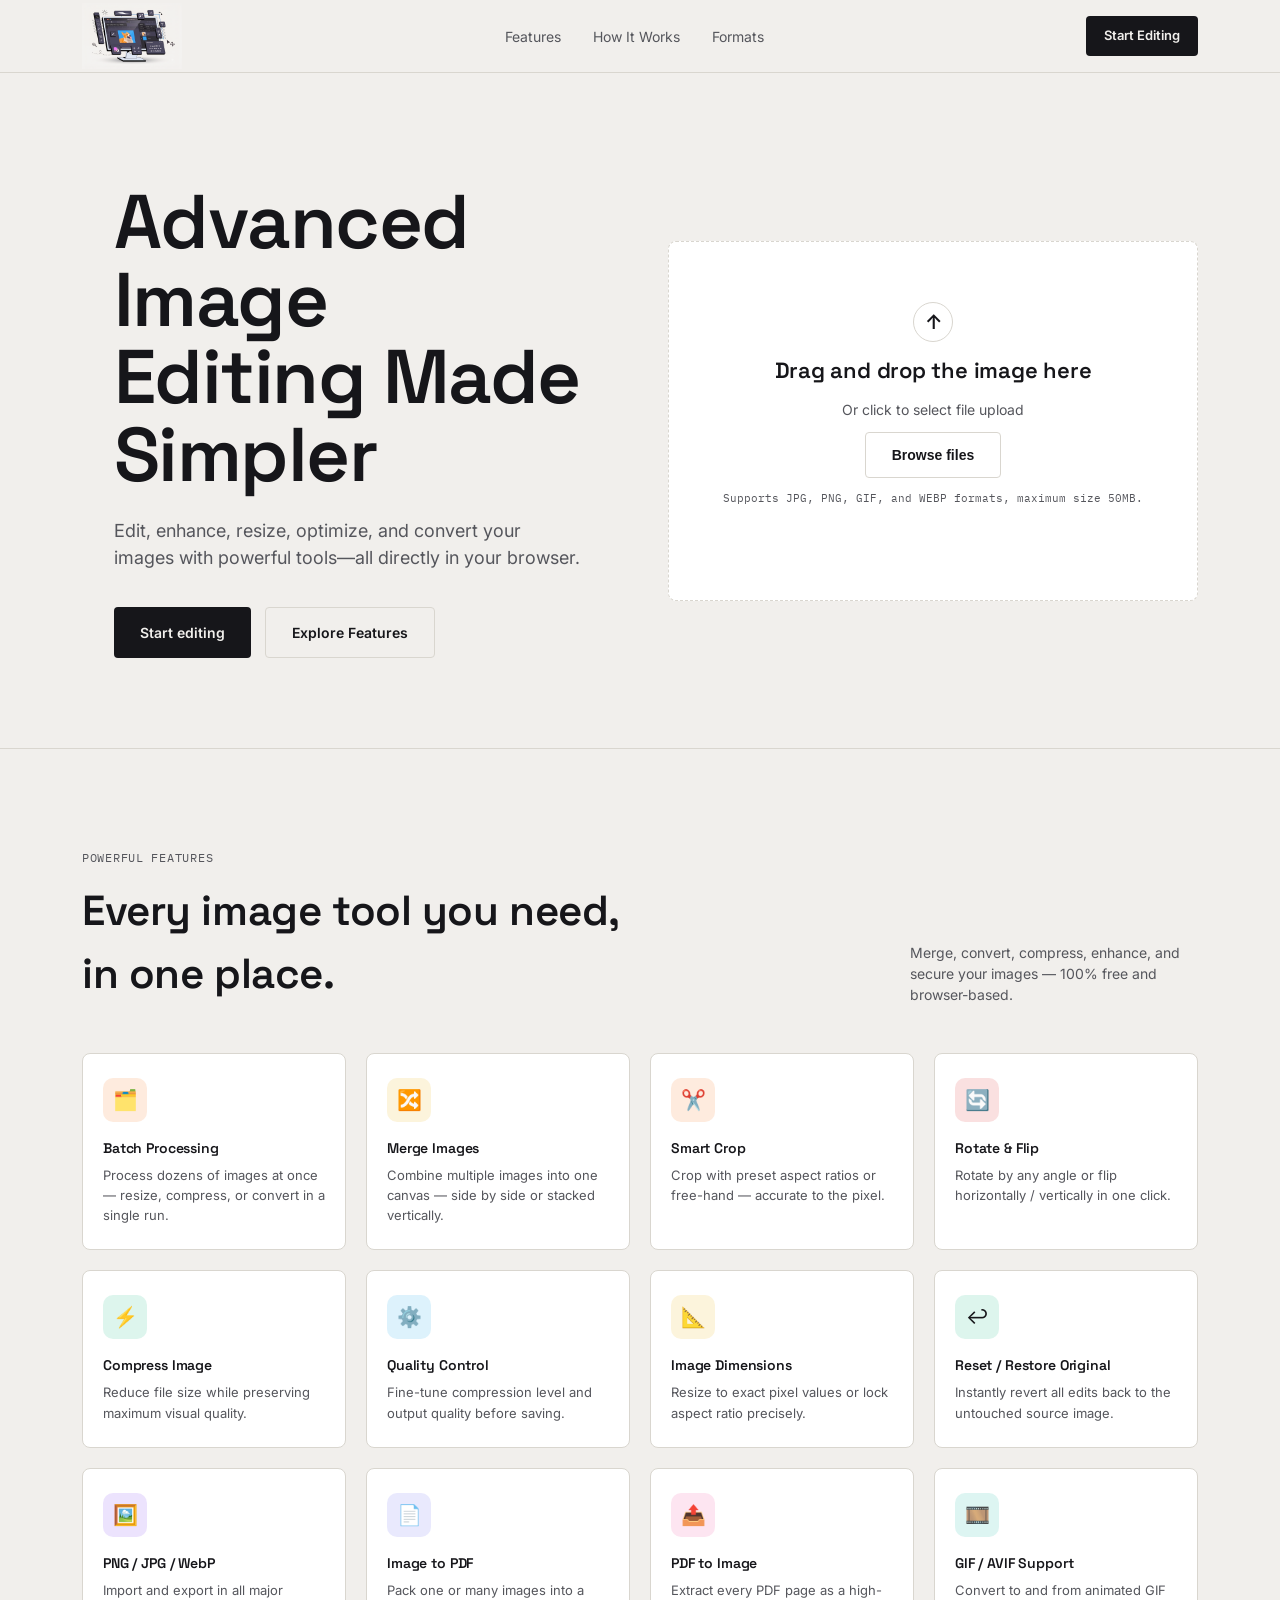
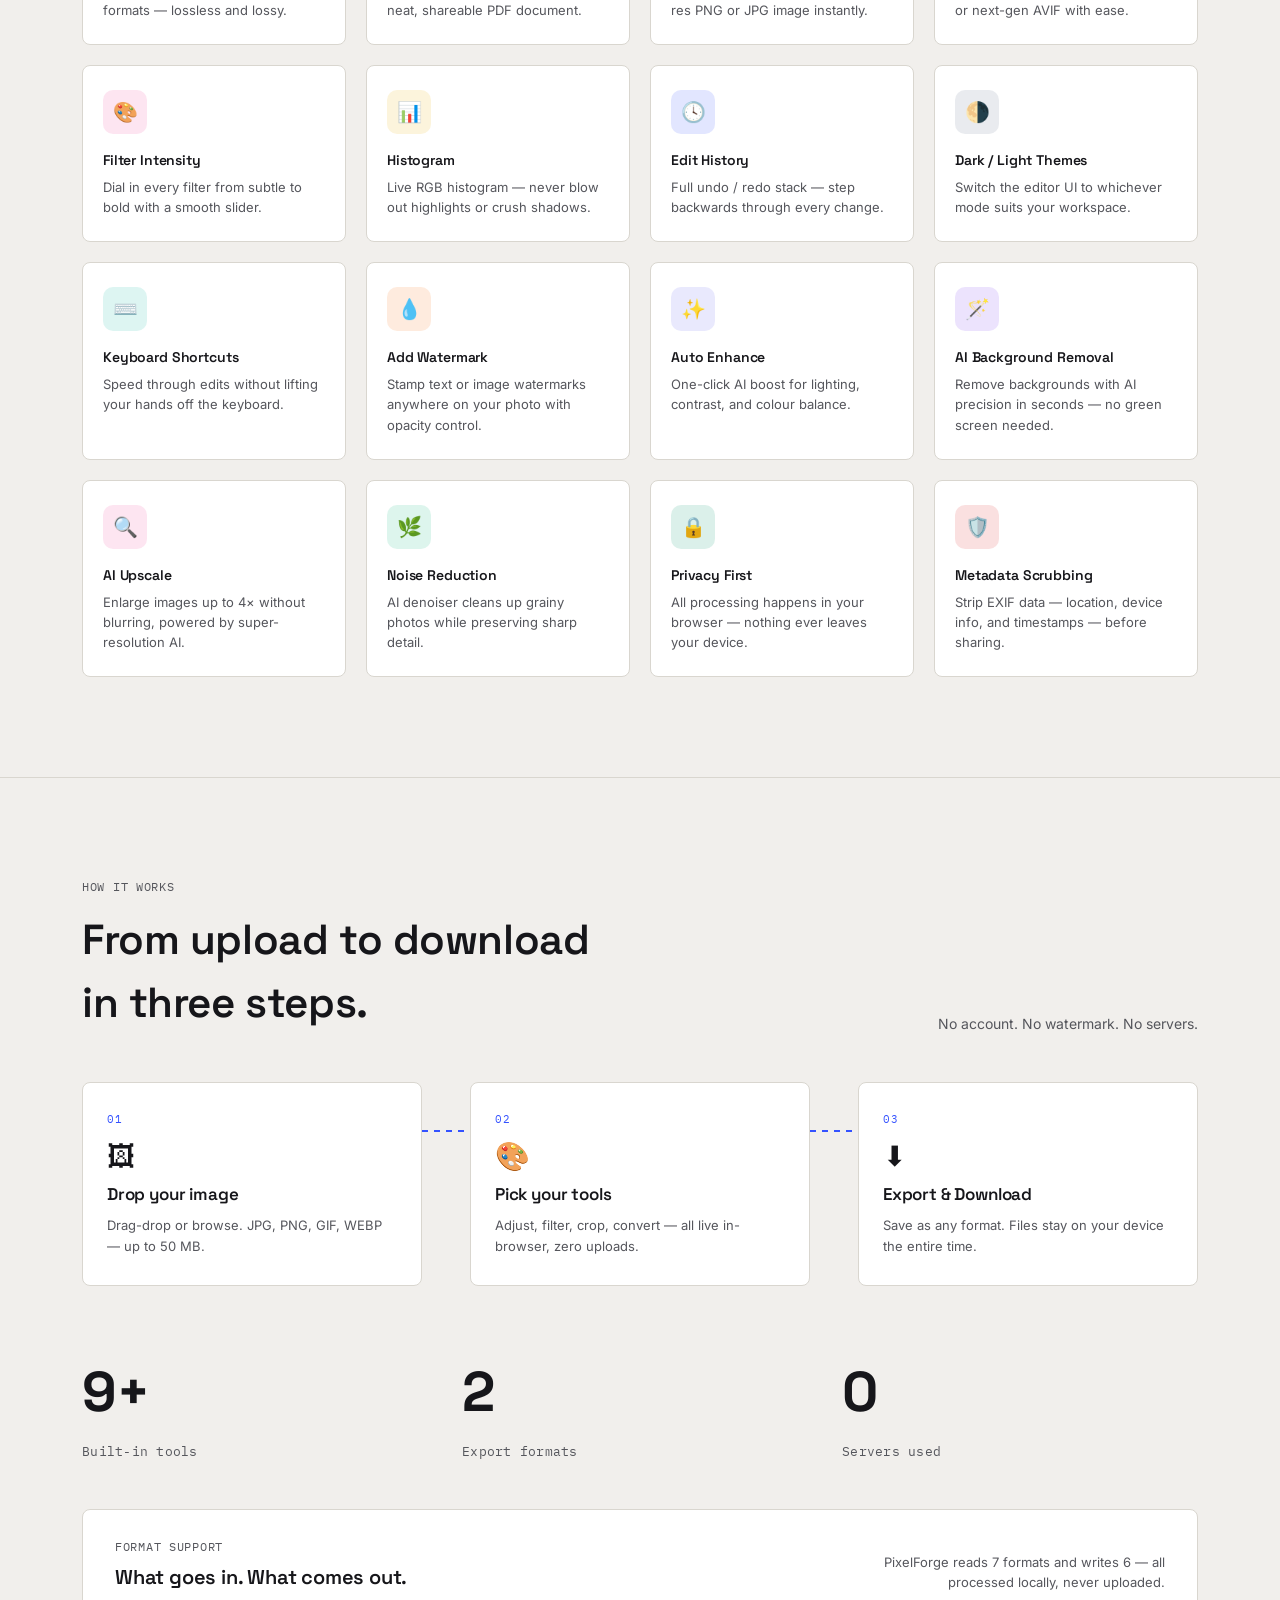
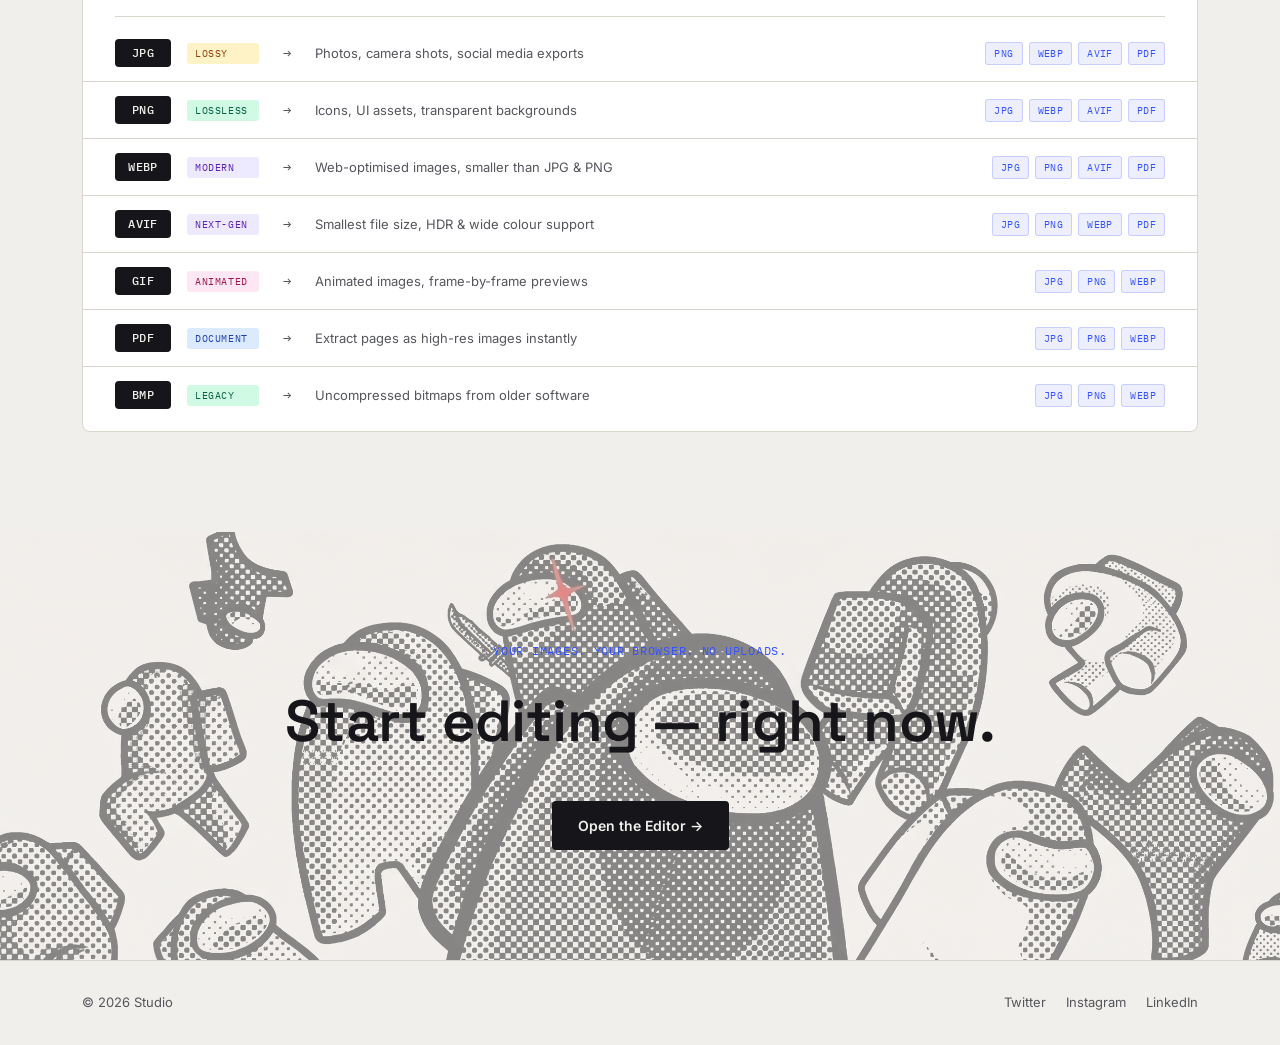
==== commit 16c7da14: "refactor: centralize shared theme styles in css/theme.css" ====
--- a/index.html
+++ b/index.html
@@ -7,6 +7,7 @@
 <link rel="preconnect" href="https://fonts.googleapis.com">
 <link rel="preconnect" href="https://fonts.gstatic.com" crossorigin>
 <link href="https://fonts.googleapis.com/css2?family=Space+Grotesk:wght@400;500;600;700&family=Inter:wght@400;500;600&family=IBM+Plex+Mono:wght@400;500&display=swap" rel="stylesheet">
+<link rel="stylesheet" href="/css/theme.css">
 <link rel="stylesheet" href="/css/landing.css">
 </head>
 <body>
--- a/css/theme.css
+++ b/css/theme.css
@@ -0,0 +1,57 @@
+:root {
+    /* Shared PixelForge theme tokens */
+    --bg: #F1EFEC;
+    --ink: #16161A;
+    --ink-soft: #55565C;
+    --line: #D9D6CF;
+    --accent: #3452FF;
+    --accent-ink: #EDEFFF;
+    --panel: #FFFFFF;
+    --mono: 'IBM Plex Mono', monospace;
+    --display: 'Space Grotesk', sans-serif;
+    --body: 'Inter', sans-serif;
+    --radius: 4px;
+
+    /* Layout scale */
+    --space-sm: 0.5rem;
+    --space-md: 1rem;
+    --space-lg: 1.5rem;
+    --space-xl: 2rem;
+    --space-2xl: 3rem;
+    --maxw: 1180px;
+
+    /* Backwards-compatible aliases for existing components */
+    --bg-primary-color: var(--bg);
+    --bg-secondary-color: var(--panel);
+    --bg-active-color: var(--accent-ink);
+    --bg-danger-color: #DC2626;
+    --bg-sucess-color: #15803D;
+    --text-primary-color: var(--ink);
+    --text-secondary-color: var(--ink-soft);
+    --text-tertiary-color: #8C887D;
+    --padding-sm: var(--space-sm);
+    --padding-md: var(--space-md);
+    --padding-lg: var(--space-lg);
+    --padding-xl: var(--space-xl);
+    --padding-2xl: var(--space-2xl);
+    --margin-sm: var(--space-sm);
+    --margin-md: var(--space-md);
+    --margin-lg: var(--space-lg);
+    --margin-xl: var(--space-xl);
+    --margin-2xl: var(--space-2xl);
+    --gutter-sm: var(--space-sm);
+    --gutter-md: var(--space-md);
+    --gutter-lg: var(--space-lg);
+    --gutter-xl: var(--space-xl);
+    --gutter-2xl: var(--space-2xl);
+    --font-size-sm: 0.875rem;
+    --font-size-md: 1rem;
+    --font-size-lg: 1.25rem;
+    --font-size-xl: 1.5rem;
+    --font-size-2xl: 2rem;
+    --border-radius-sm: 0.25rem;
+    --border-radius-md: 0.5rem;
+    --border-radius-lg: 0.75rem;
+    --border-radius-xl: 1rem;
+    --border-radius-2xl: 1.5rem;
+}
--- a/css/landing.css
+++ b/css/landing.css
@@ -1,18 +1,3 @@
-:root{
-    --bg: #F1EFEC;
-    --ink: #16161A;
-    --ink-soft: #55565C;
-    --line: #D9D6CF;
-    --accent: #3452FF;
-    --accent-ink: #EDEFFF;
-    --panel: #FFFFFF;
-    --mono: 'IBM Plex Mono', monospace;
-    --display: 'Space Grotesk', sans-serif;
-    --body: 'Inter', sans-serif;
-    --radius: 4px;
-    --maxw: 1180px;
-  }
-
   * { margin:0; padding:0; box-sizing:border-box; }
 
   html { scroll-behavior:smooth; }
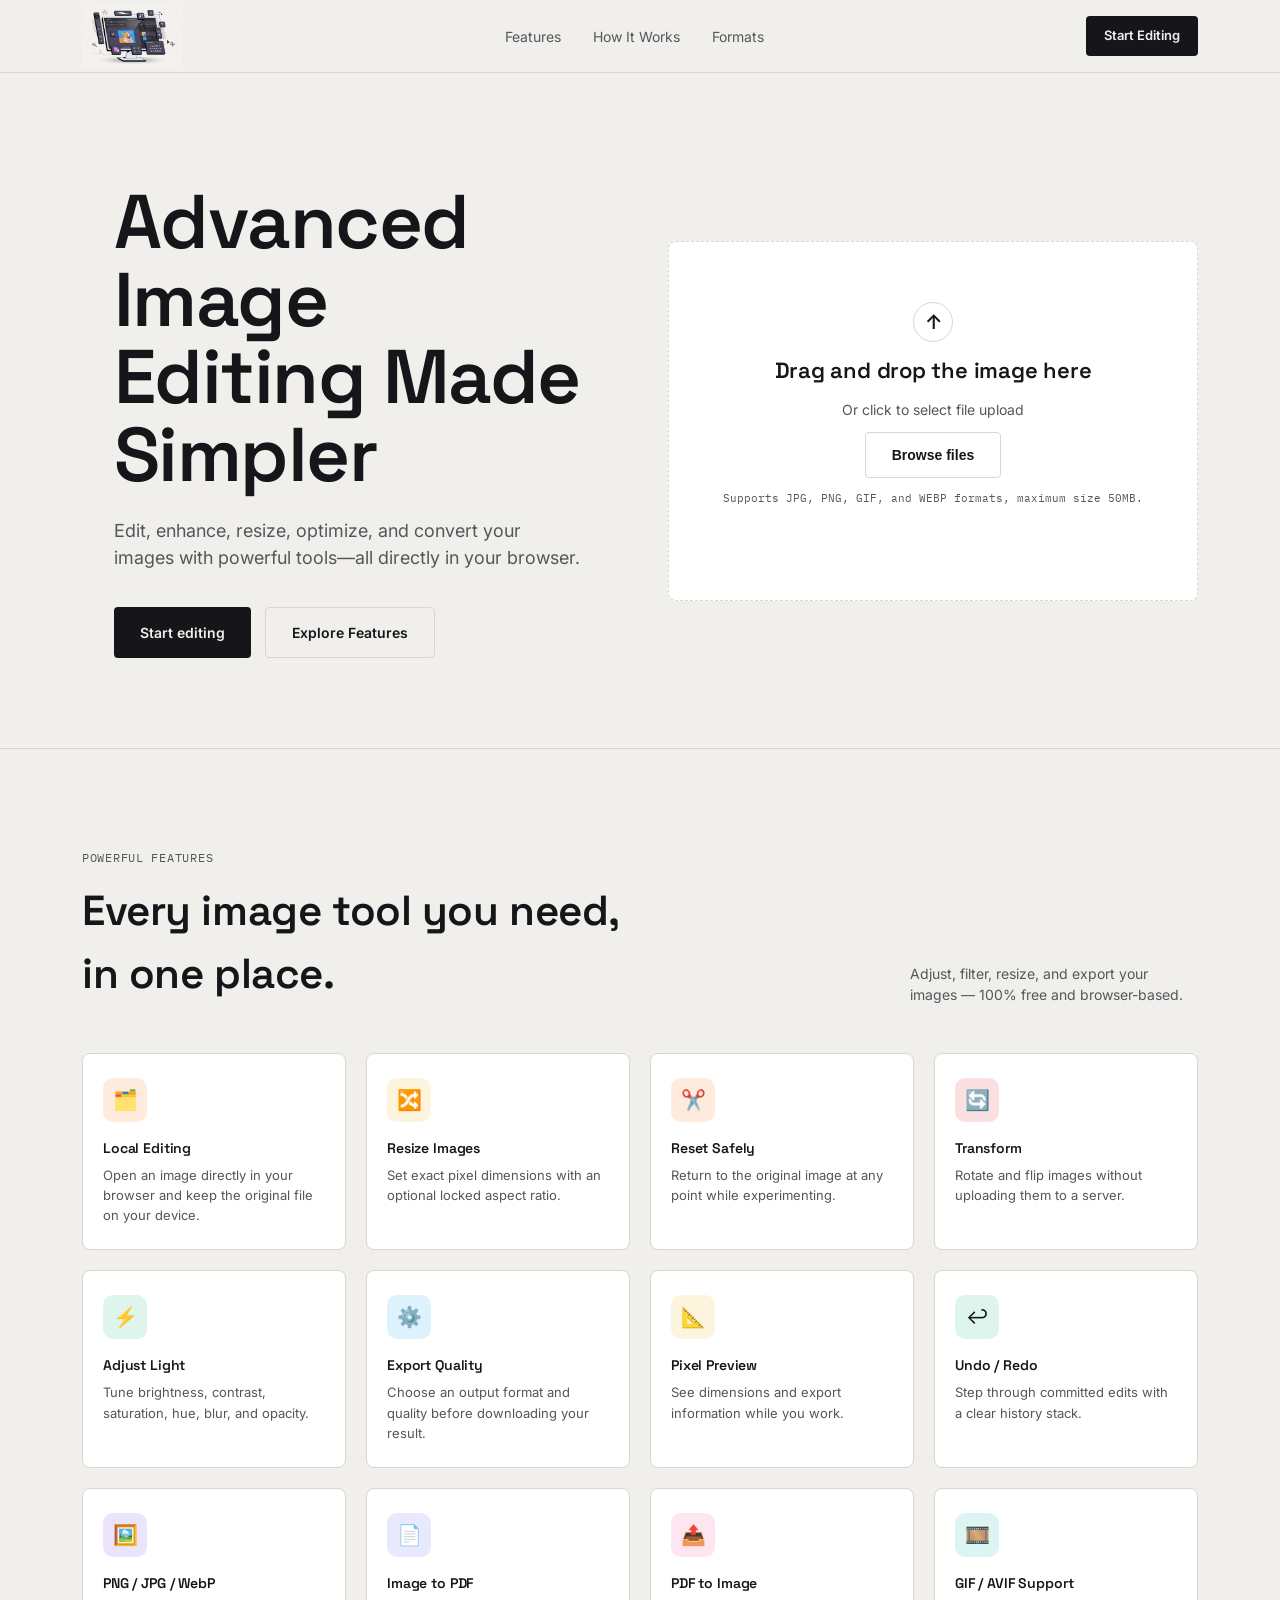
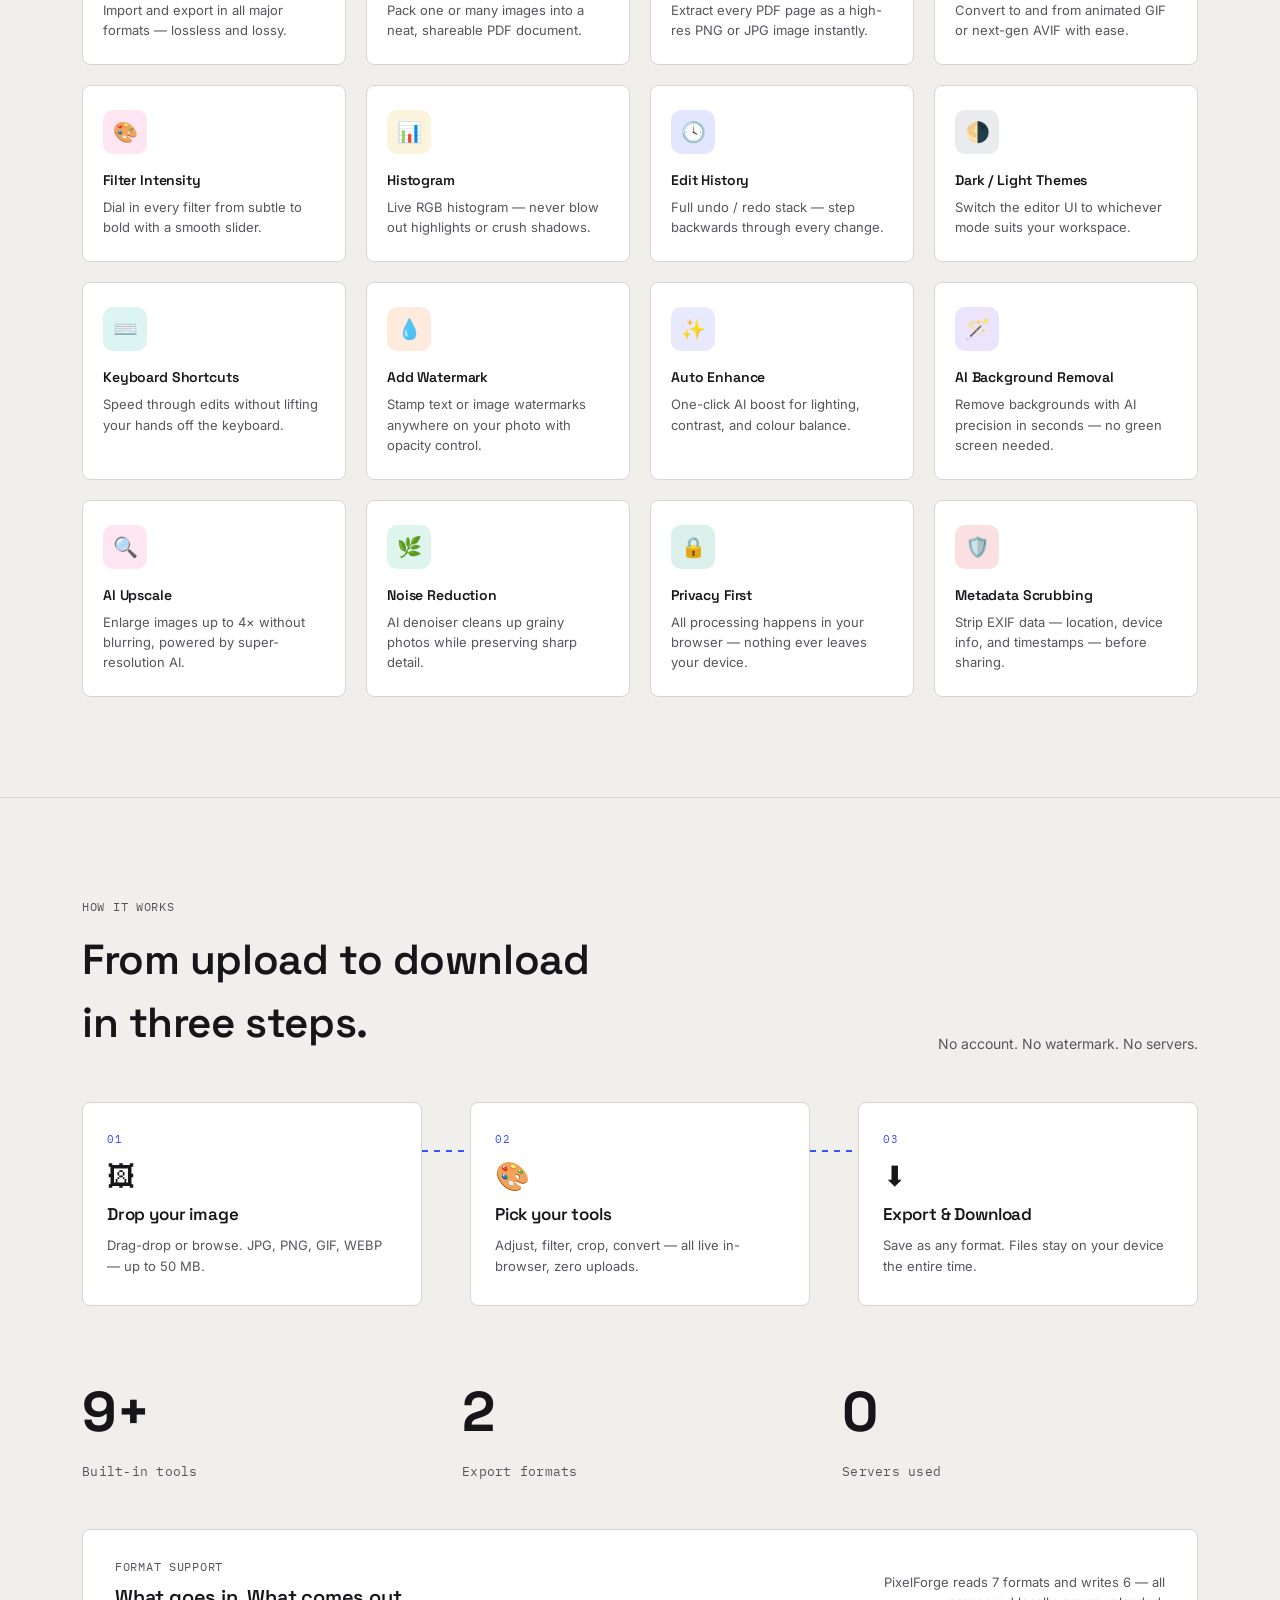
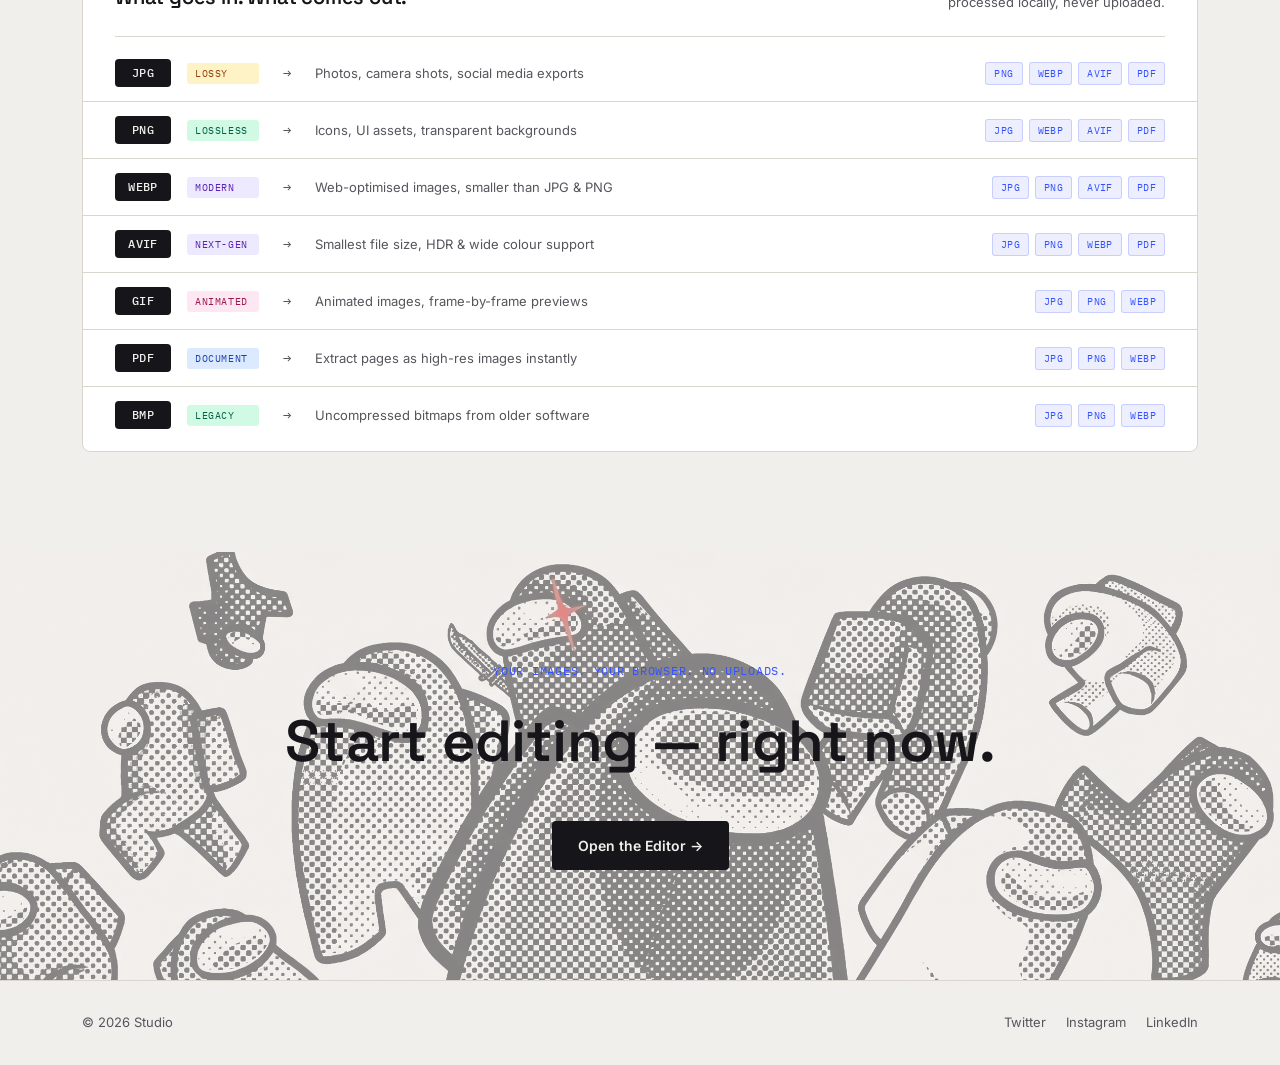
==== commit e0d1c66b: "feat(editor): add local image editing workflow" ====
--- a/index.html
+++ b/index.html
@@ -7,8 +7,8 @@
 <link rel="preconnect" href="https://fonts.googleapis.com">
 <link rel="preconnect" href="https://fonts.gstatic.com" crossorigin>
 <link href="https://fonts.googleapis.com/css2?family=Space+Grotesk:wght@400;500;600;700&family=Inter:wght@400;500;600&family=IBM+Plex+Mono:wght@400;500&display=swap" rel="stylesheet">
-<link rel="stylesheet" href="/css/theme.css">
-<link rel="stylesheet" href="/css/landing.css">
+<link rel="stylesheet" href="css/theme.css">
+<link rel="stylesheet" href="css/landing.css">
 </head>
 <body>
 
@@ -17,7 +17,7 @@
   <header>
     <nav class="wrap">
       <div class="logo">
-        <img src="/assets/images/logo.png"  class="brand-logo">
+        <img src="assets/images/logo.png" alt="PixelForge" class="brand-logo">
 
       </div>
       <div class="nav-links">
@@ -46,7 +46,7 @@
           <p>Or click to select file upload</p>
           <button class="btn btn-soft" id="browseBtn">Browse files</button>
           <small>Supports JPG, PNG, GIF, and WEBP formats, maximum size 50MB.</small>
-          <input type="file" id="fileInput" accept=".jpg,.jpeg,.png,.gif,.webp" hidden />
+          <input type="file" id="fileInput" accept=".jpg,.jpeg,.png,.webp" hidden />
           <div class="file-result" id="fileResult" aria-live="polite"></div>
         </div>
       </div>
@@ -60,7 +60,7 @@
           <div class="section-label">Powerful features</div>
           <h2>Every image tool you need, in one place.</h2>
         </div>
-        <p class="section-note">Merge, convert, compress, enhance, and secure your images — 100% free and browser-based.</p>
+        <p class="section-note">Adjust, filter, resize, and export your images — 100% free and browser-based.</p>
       </div>
 
       <!-- Category filter -->
@@ -72,32 +72,32 @@
         <div class="feat-card reveal" data-cat="organize">
           <div class="feat-icon" style="--ic:#F97316;">🗂️</div>
           <div class="feat-body">
-            <div class="feat-name">Batch Processing</div>
-            <div class="feat-desc">Process dozens of images at once — resize, compress, or convert in a single run.</div>
+            <div class="feat-name">Local Editing</div>
+            <div class="feat-desc">Open an image directly in your browser and keep the original file on your device.</div>
           </div>
         </div>
 
         <div class="feat-card reveal" data-cat="organize">
           <div class="feat-icon" style="--ic:#EAB308;">🔀</div>
           <div class="feat-body">
-            <div class="feat-name">Merge Images</div>
-            <div class="feat-desc">Combine multiple images into one canvas — side by side or stacked vertically.</div>
+            <div class="feat-name">Resize Images</div>
+            <div class="feat-desc">Set exact pixel dimensions with an optional locked aspect ratio.</div>
           </div>
         </div>
 
         <div class="feat-card reveal" data-cat="organize">
           <div class="feat-icon" style="--ic:#F97316;">✂️</div>
           <div class="feat-body">
-            <div class="feat-name">Smart Crop</div>
-            <div class="feat-desc">Crop with preset aspect ratios or free-hand — accurate to the pixel.</div>
+            <div class="feat-name">Reset Safely</div>
+            <div class="feat-desc">Return to the original image at any point while experimenting.</div>
           </div>
         </div>
 
         <div class="feat-card reveal" data-cat="organize">
           <div class="feat-icon" style="--ic:#DC2626;">🔄</div>
           <div class="feat-body">
-            <div class="feat-name">Rotate &amp; Flip</div>
-            <div class="feat-desc">Rotate by any angle or flip horizontally / vertically in one click.</div>
+            <div class="feat-name">Transform</div>
+            <div class="feat-desc">Rotate and flip images without uploading them to a server.</div>
           </div>
         </div>
 
@@ -105,32 +105,32 @@
         <div class="feat-card reveal" data-cat="optimize">
           <div class="feat-icon" style="--ic:#10B981;">⚡</div>
           <div class="feat-body">
-            <div class="feat-name">Compress Image</div>
-            <div class="feat-desc">Reduce file size while preserving maximum visual quality.</div>
+            <div class="feat-name">Adjust Light</div>
+            <div class="feat-desc">Tune brightness, contrast, saturation, hue, blur, and opacity.</div>
           </div>
         </div>
 
         <div class="feat-card reveal" data-cat="optimize">
           <div class="feat-icon" style="--ic:#0EA5E9;">⚙️</div>
           <div class="feat-body">
-            <div class="feat-name">Quality Control</div>
-            <div class="feat-desc">Fine-tune compression level and output quality before saving.</div>
+            <div class="feat-name">Export Quality</div>
+            <div class="feat-desc">Choose an output format and quality before downloading your result.</div>
           </div>
         </div>
 
         <div class="feat-card reveal" data-cat="optimize">
           <div class="feat-icon" style="--ic:#EAB308;">📐</div>
           <div class="feat-body">
-            <div class="feat-name">Image Dimensions</div>
-            <div class="feat-desc">Resize to exact pixel values or lock aspect ratio precisely.</div>
+            <div class="feat-name">Pixel Preview</div>
+            <div class="feat-desc">See dimensions and export information while you work.</div>
           </div>
         </div>
 
         <div class="feat-card reveal" data-cat="optimize">
           <div class="feat-icon" style="--ic:#10B981;">↩️</div>
           <div class="feat-body">
-            <div class="feat-name">Reset / Restore Original</div>
-            <div class="feat-desc">Instantly revert all edits back to the untouched source image.</div>
+            <div class="feat-name">Undo / Redo</div>
+            <div class="feat-desc">Step through committed edits with a clear history stack.</div>
           </div>
         </div>
 
@@ -439,7 +439,7 @@
       <div class="cta-avail">Your images. Your browser. No uploads.</div>
       <h2>Start editing — right now.</h2>
       <div class="cta-actions">
-        <a class="btn btn-primary" href="/pages/editor.html">Open the Editor →</a>
+        <a class="btn btn-primary" href="pages/editor.html">Open the Editor →</a>
       </div>
     </div>
   </section>
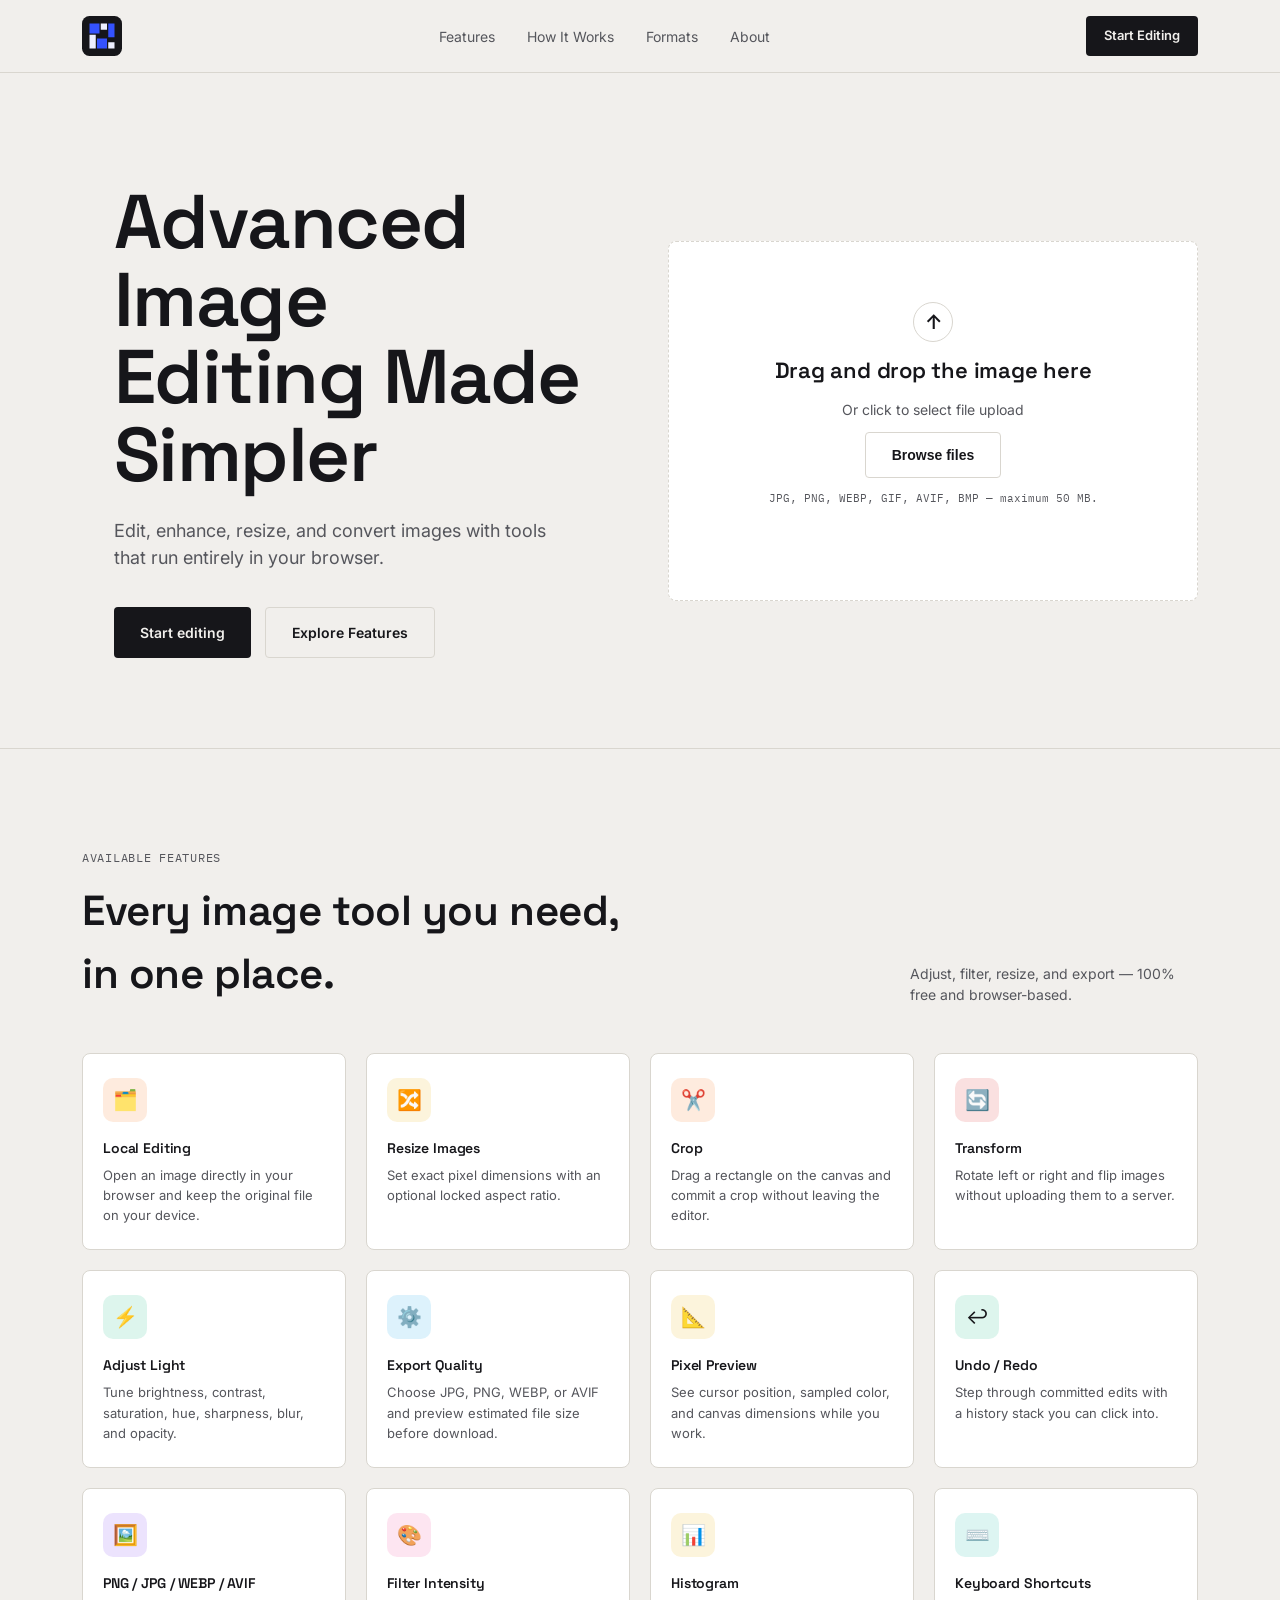
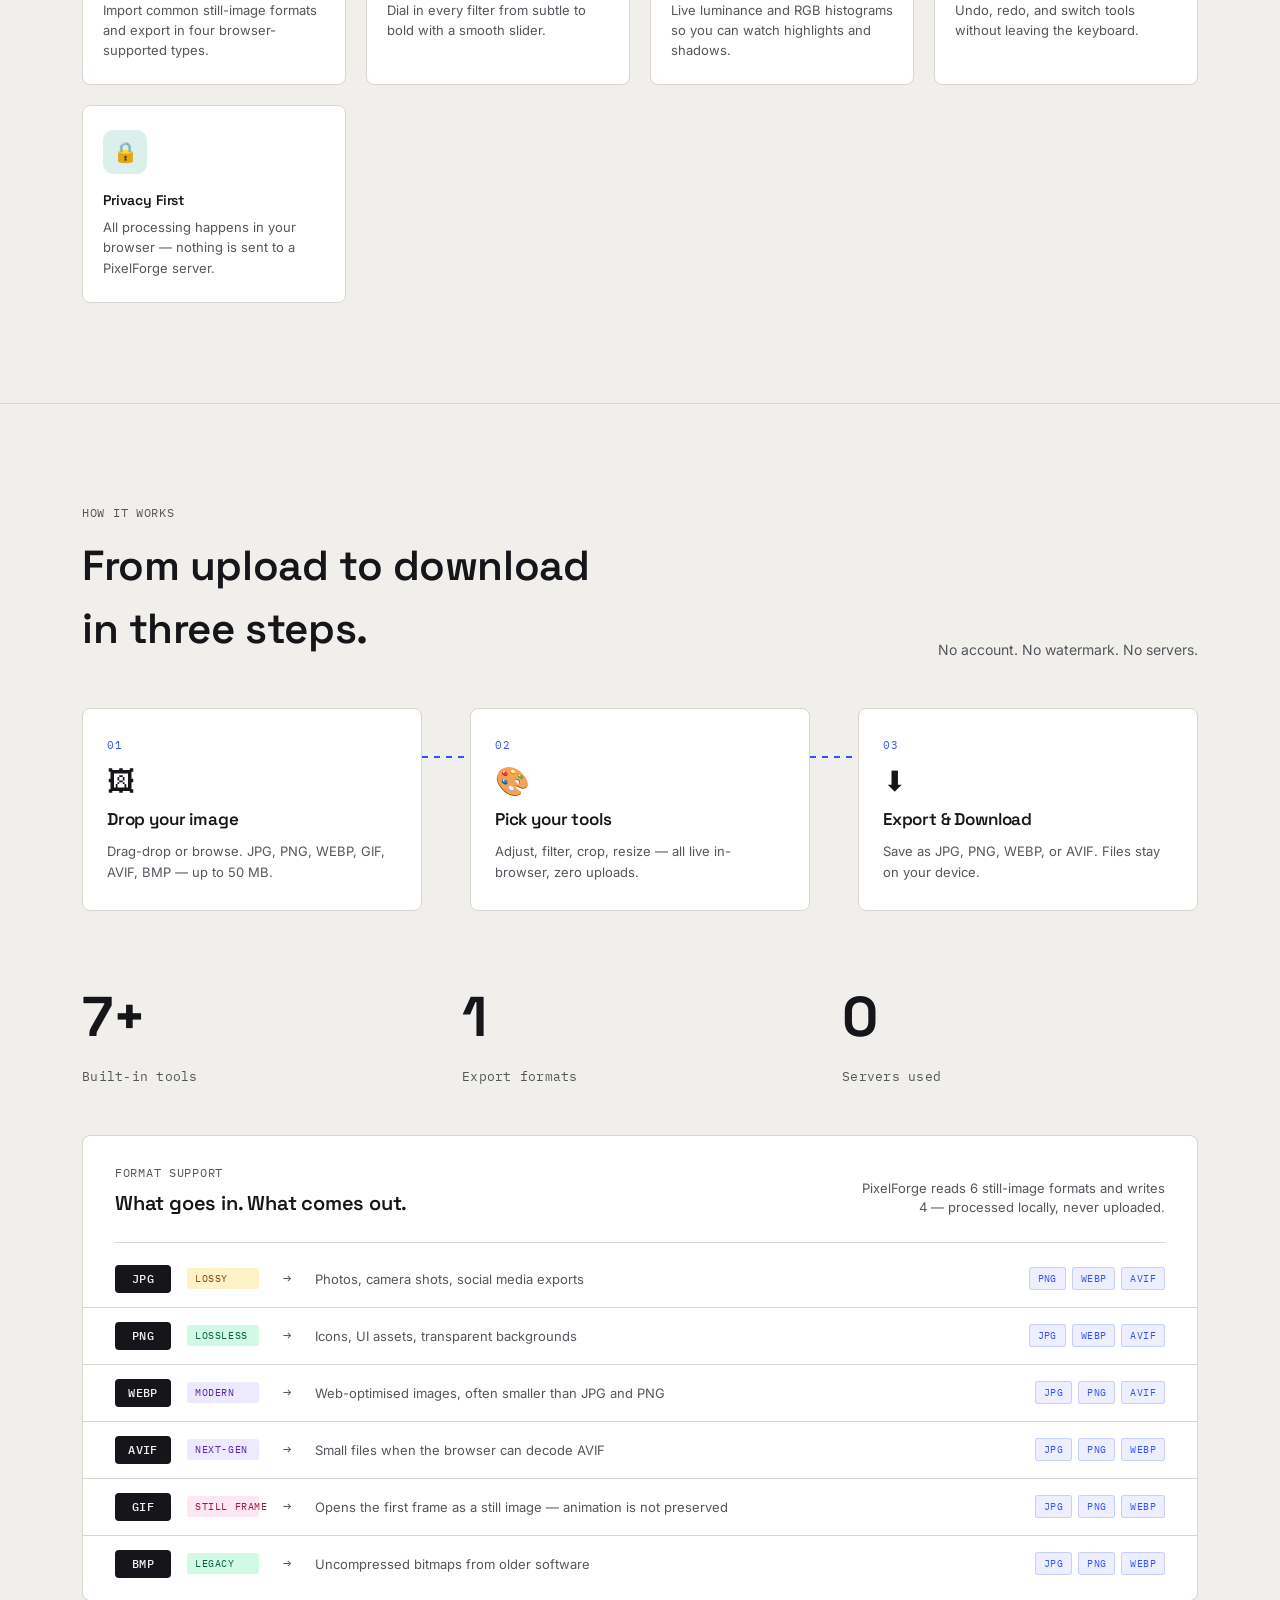
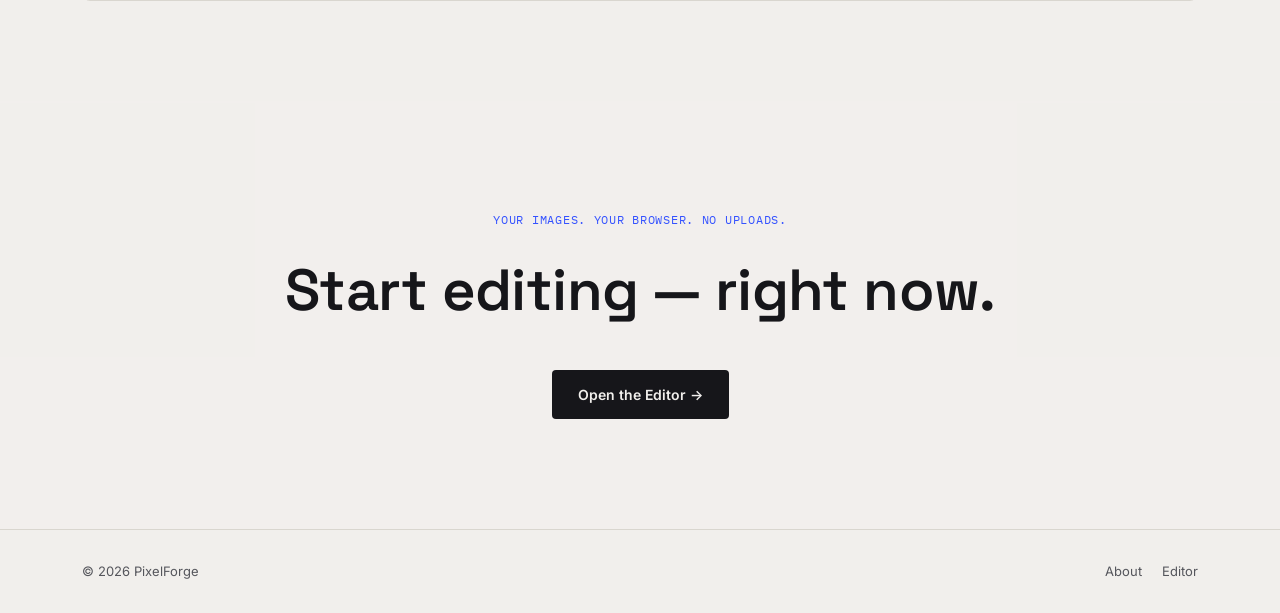
==== commit f05d9970: "fix: align the landing page with tools that actually ship Trim overclaimed features, fix the script " ====
--- a/index.html
+++ b/index.html
@@ -3,7 +3,9 @@
 <head>
 <meta charset="UTF-8">
 <meta name="viewport" content="width=device-width, initial-scale=1.0">
-<title>PhotoEdit - Online Image Editor</title>
+<title>PixelForge — In-browser image editor</title>
+<meta name="description" content="Edit images locally in your browser. Adjust, filter, crop, resize, and export as JPG, PNG, WEBP, or AVIF. No uploads.">
+<link rel="icon" href="assets/images/logo.svg" type="image/svg+xml">
 <link rel="preconnect" href="https://fonts.googleapis.com">
 <link rel="preconnect" href="https://fonts.gstatic.com" crossorigin>
 <link href="https://fonts.googleapis.com/css2?family=Space+Grotesk:wght@400;500;600;700&family=Inter:wght@400;500;600&family=IBM+Plex+Mono:wght@400;500&display=swap" rel="stylesheet">
@@ -12,20 +14,21 @@
 </head>
 <body>
 
-  
-
   <header>
     <nav class="wrap">
-      <div class="logo">
-        <img src="assets/images/logo.png" alt="PixelForge" class="brand-logo">
-
-      </div>
-      <div class="nav-links">
+      <a class="logo" href="index.html">
+        <img src="assets/images/logo.svg" alt="PixelForge" class="brand-logo">
+      </a>
+      <button class="menu-toggle" id="menuToggle" type="button" aria-expanded="false" aria-label="Open menu">Menu</button>
+      <div class="nav-links" id="mainNav">
         <a href="#work">Features</a>
         <a href="#workflow">How It Works</a>
         <a href="#formats">Formats</a>
-      </div>
-      <a class="nav-cta" href="#cta">Start Editing</a>
+        <a href="pages/about.html">About</a>
+      </div>
+      <div class="nav-actions">
+        <a class="nav-cta" href="pages/editor.html">Start Editing</a>
+      </div>
     </nav>
   </header>
 
@@ -33,9 +36,9 @@
     <div class="hero-inner">
       <div class="wrap hero-copy">
         <h1>Advanced <span>Image Editing Made Simpler</span></h1>
-        <p class="hero-sub">Edit, enhance, resize, optimize, and convert your images with powerful tools—all directly in your browser.</p>
+        <p class="hero-sub">Edit, enhance, resize, and convert images with tools that run entirely in your browser.</p>
         <div class="hero-actions">
-          <a class="btn btn-primary" href="#cta">Start editing</a>
+          <a class="btn btn-primary" href="pages/editor.html">Start editing</a>
           <a class="btn btn-ghost" href="#work">Explore Features</a>
         </div>
       </div>
@@ -45,8 +48,8 @@
           <h3>Drag and drop the image here</h3>
           <p>Or click to select file upload</p>
           <button class="btn btn-soft" id="browseBtn">Browse files</button>
-          <small>Supports JPG, PNG, GIF, and WEBP formats, maximum size 50MB.</small>
-          <input type="file" id="fileInput" accept=".jpg,.jpeg,.png,.webp" hidden />
+          <small>JPG, PNG, WEBP, GIF, AVIF, BMP — maximum 50 MB.</small>
+          <input type="file" id="fileInput" accept=".jpg,.jpeg,.png,.webp,.gif,.avif,.bmp,image/jpeg,image/png,image/webp,image/gif,image/avif,image/bmp" hidden />
           <div class="file-result" id="fileResult" aria-live="polite"></div>
         </div>
       </div>
@@ -57,19 +60,14 @@
     <div class="wrap">
       <div class="section-head reveal">
         <div>
-          <div class="section-label">Powerful features</div>
+          <div class="section-label">Available features</div>
           <h2>Every image tool you need, in one place.</h2>
         </div>
-        <p class="section-note">Adjust, filter, resize, and export your images — 100% free and browser-based.</p>
-      </div>
-
-      <!-- Category filter -->
-     
+        <p class="section-note">Adjust, filter, resize, and export — 100% free and browser-based.</p>
+      </div>
 
       <div class="feat-grid" id="featGrid">
-
-        <!-- Organize -->
-        <div class="feat-card reveal" data-cat="organize">
+        <div class="feat-card reveal">
           <div class="feat-icon" style="--ic:#F97316;">🗂️</div>
           <div class="feat-body">
             <div class="feat-name">Local Editing</div>
@@ -77,7 +75,7 @@
           </div>
         </div>
 
-        <div class="feat-card reveal" data-cat="organize">
+        <div class="feat-card reveal">
           <div class="feat-icon" style="--ic:#EAB308;">🔀</div>
           <div class="feat-body">
             <div class="feat-name">Resize Images</div>
@@ -85,90 +83,63 @@
           </div>
         </div>
 
-        <div class="feat-card reveal" data-cat="organize">
+        <div class="feat-card reveal">
           <div class="feat-icon" style="--ic:#F97316;">✂️</div>
           <div class="feat-body">
-            <div class="feat-name">Reset Safely</div>
-            <div class="feat-desc">Return to the original image at any point while experimenting.</div>
-          </div>
-        </div>
-
-        <div class="feat-card reveal" data-cat="organize">
+            <div class="feat-name">Crop</div>
+            <div class="feat-desc">Drag a rectangle on the canvas and commit a crop without leaving the editor.</div>
+          </div>
+        </div>
+
+        <div class="feat-card reveal">
           <div class="feat-icon" style="--ic:#DC2626;">🔄</div>
           <div class="feat-body">
             <div class="feat-name">Transform</div>
-            <div class="feat-desc">Rotate and flip images without uploading them to a server.</div>
-          </div>
-        </div>
-
-        <!-- Optimize -->
-        <div class="feat-card reveal" data-cat="optimize">
+            <div class="feat-desc">Rotate left or right and flip images without uploading them to a server.</div>
+          </div>
+        </div>
+
+        <div class="feat-card reveal">
           <div class="feat-icon" style="--ic:#10B981;">⚡</div>
           <div class="feat-body">
             <div class="feat-name">Adjust Light</div>
-            <div class="feat-desc">Tune brightness, contrast, saturation, hue, blur, and opacity.</div>
-          </div>
-        </div>
-
-        <div class="feat-card reveal" data-cat="optimize">
+            <div class="feat-desc">Tune brightness, contrast, saturation, hue, sharpness, blur, and opacity.</div>
+          </div>
+        </div>
+
+        <div class="feat-card reveal">
           <div class="feat-icon" style="--ic:#0EA5E9;">⚙️</div>
           <div class="feat-body">
             <div class="feat-name">Export Quality</div>
-            <div class="feat-desc">Choose an output format and quality before downloading your result.</div>
-          </div>
-        </div>
-
-        <div class="feat-card reveal" data-cat="optimize">
+            <div class="feat-desc">Choose JPG, PNG, WEBP, or AVIF and preview estimated file size before download.</div>
+          </div>
+        </div>
+
+        <div class="feat-card reveal">
           <div class="feat-icon" style="--ic:#EAB308;">📐</div>
           <div class="feat-body">
             <div class="feat-name">Pixel Preview</div>
-            <div class="feat-desc">See dimensions and export information while you work.</div>
-          </div>
-        </div>
-
-        <div class="feat-card reveal" data-cat="optimize">
+            <div class="feat-desc">See cursor position, sampled color, and canvas dimensions while you work.</div>
+          </div>
+        </div>
+
+        <div class="feat-card reveal">
           <div class="feat-icon" style="--ic:#10B981;">↩️</div>
           <div class="feat-body">
             <div class="feat-name">Undo / Redo</div>
-            <div class="feat-desc">Step through committed edits with a clear history stack.</div>
-          </div>
-        </div>
-
-        <!-- Convert -->
-        <div class="feat-card reveal" data-cat="convert">
+            <div class="feat-desc">Step through committed edits with a history stack you can click into.</div>
+          </div>
+        </div>
+
+        <div class="feat-card reveal">
           <div class="feat-icon" style="--ic:#7C3AED;">🖼️</div>
           <div class="feat-body">
-            <div class="feat-name">PNG / JPG / WebP</div>
-            <div class="feat-desc">Import and export in all major formats — lossless and lossy.</div>
-          </div>
-        </div>
-
-        <div class="feat-card reveal" data-cat="convert">
-          <div class="feat-icon" style="--ic:#6366F1;">📄</div>
-          <div class="feat-body">
-            <div class="feat-name">Image to PDF</div>
-            <div class="feat-desc">Pack one or many images into a neat, shareable PDF document.</div>
-          </div>
-        </div>
-
-        <div class="feat-card reveal" data-cat="convert">
-          <div class="feat-icon" style="--ic:#EC4899;">📤</div>
-          <div class="feat-body">
-            <div class="feat-name">PDF to Image</div>
-            <div class="feat-desc">Extract every PDF page as a high-res PNG or JPG image instantly.</div>
-          </div>
-        </div>
-
-        <div class="feat-card reveal" data-cat="convert">
-          <div class="feat-icon" style="--ic:#14B8A6;">🎞️</div>
-          <div class="feat-body">
-            <div class="feat-name">GIF / AVIF Support</div>
-            <div class="feat-desc">Convert to and from animated GIF or next-gen AVIF with ease.</div>
-          </div>
-        </div>
-
-        <!-- Edit -->
-        <div class="feat-card reveal" data-cat="edit">
+            <div class="feat-name">PNG / JPG / WEBP / AVIF</div>
+            <div class="feat-desc">Import common still-image formats and export in four browser-supported types.</div>
+          </div>
+        </div>
+
+        <div class="feat-card reveal">
           <div class="feat-icon" style="--ic:#EC4899;">🎨</div>
           <div class="feat-body">
             <div class="feat-name">Filter Intensity</div>
@@ -176,105 +147,35 @@
           </div>
         </div>
 
-        <div class="feat-card reveal" data-cat="edit">
+        <div class="feat-card reveal">
           <div class="feat-icon" style="--ic:#EAB308;">📊</div>
           <div class="feat-body">
             <div class="feat-name">Histogram</div>
-            <div class="feat-desc">Live RGB histogram — never blow out highlights or crush shadows.</div>
-          </div>
-        </div>
-
-        <div class="feat-card reveal" data-cat="edit">
-          <div class="feat-icon" style="--ic:#3452FF;">🕓</div>
-          <div class="feat-body">
-            <div class="feat-name">Edit History</div>
-            <div class="feat-desc">Full undo / redo stack — step backwards through every change.</div>
-          </div>
-        </div>
-
-        <div class="feat-card reveal" data-cat="edit">
-          <div class="feat-icon" style="--ic:#64748B;">🌗</div>
-          <div class="feat-body">
-            <div class="feat-name">Dark / Light Themes</div>
-            <div class="feat-desc">Switch the editor UI to whichever mode suits your workspace.</div>
-          </div>
-        </div>
-
-        <div class="feat-card reveal" data-cat="edit">
+            <div class="feat-desc">Live luminance and RGB histograms so you can watch highlights and shadows.</div>
+          </div>
+        </div>
+
+        <div class="feat-card reveal">
           <div class="feat-icon" style="--ic:#14B8A6;">⌨️</div>
           <div class="feat-body">
             <div class="feat-name">Keyboard Shortcuts</div>
-            <div class="feat-desc">Speed through edits without lifting your hands off the keyboard.</div>
-          </div>
-        </div>
-
-        <div class="feat-card reveal" data-cat="edit">
-          <div class="feat-icon" style="--ic:#F97316;">💧</div>
-          <div class="feat-body">
-            <div class="feat-name">Add Watermark</div>
-            <div class="feat-desc">Stamp text or image watermarks anywhere on your photo with opacity control.</div>
-          </div>
-        </div>
-
-        <!-- AI Intelligence -->
-        <div class="feat-card reveal" data-cat="ai">
-          <div class="feat-icon" style="--ic:#6366F1;">✨</div>
-          <div class="feat-body">
-            <div class="feat-name">Auto Enhance</div>
-            <div class="feat-desc">One-click AI boost for lighting, contrast, and colour balance.</div>
-          </div>
-        </div>
-
-        <div class="feat-card reveal" data-cat="ai">
-          <div class="feat-icon" style="--ic:#7C3AED;">🪄</div>
-          <div class="feat-body">
-            <div class="feat-name">AI Background Removal</div>
-            <div class="feat-desc">Remove backgrounds with AI precision in seconds — no green screen needed.</div>
-          </div>
-        </div>
-
-        <div class="feat-card reveal" data-cat="ai">
-          <div class="feat-icon" style="--ic:#EC4899;">🔍</div>
-          <div class="feat-body">
-            <div class="feat-name">AI Upscale</div>
-            <div class="feat-desc">Enlarge images up to 4× without blurring, powered by super-resolution AI.</div>
-          </div>
-        </div>
-
-        <div class="feat-card reveal" data-cat="ai">
-          <div class="feat-icon" style="--ic:#10B981;">🌿</div>
-          <div class="feat-body">
-            <div class="feat-name">Noise Reduction</div>
-            <div class="feat-desc">AI denoiser cleans up grainy photos while preserving sharp detail.</div>
-          </div>
-        </div>
-
-        <!-- Security -->
-        <div class="feat-card reveal" data-cat="security">
+            <div class="feat-desc">Undo, redo, and switch tools without leaving the keyboard.</div>
+          </div>
+        </div>
+
+        <div class="feat-card reveal">
           <div class="feat-icon" style="--ic:#059669;">🔒</div>
           <div class="feat-body">
             <div class="feat-name">Privacy First</div>
-            <div class="feat-desc">All processing happens in your browser — nothing ever leaves your device.</div>
-          </div>
-        </div>
-
-        <div class="feat-card reveal" data-cat="security">
-          <div class="feat-icon" style="--ic:#DC2626;">🛡️</div>
-          <div class="feat-body">
-            <div class="feat-name">Metadata Scrubbing</div>
-            <div class="feat-desc">Strip EXIF data — location, device info, and timestamps — before sharing.</div>
-          </div>
-        </div>
-
+            <div class="feat-desc">All processing happens in your browser — nothing is sent to a PixelForge server.</div>
+          </div>
+        </div>
       </div>
     </div>
   </section>
 
-  <!-- #workflow: Option A (How It Works) + Option B (Format Badges) combined -->
   <section class="section" id="workflow">
     <div class="wrap">
-
-      <!-- Section header -->
       <div class="section-head reveal">
         <div>
           <div class="section-label">How it works</div>
@@ -283,38 +184,36 @@
         <p class="section-note">No account. No watermark. No servers.</p>
       </div>
 
-      <!-- Option A: 3-step cards with connector line -->
       <div class="steps-row reveal">
         <div class="step-card">
           <div class="step-num">01</div>
           <div class="step-icon">🖼</div>
           <div class="step-name">Drop your image</div>
-          <div class="step-desc">Drag-drop or browse. JPG, PNG, GIF, WEBP — up to 50 MB.</div>
+          <div class="step-desc">Drag-drop or browse. JPG, PNG, WEBP, GIF, AVIF, BMP — up to 50 MB.</div>
         </div>
         <div class="step-connector" aria-hidden="true"></div>
         <div class="step-card">
           <div class="step-num">02</div>
           <div class="step-icon">🎨</div>
           <div class="step-name">Pick your tools</div>
-          <div class="step-desc">Adjust, filter, crop, convert — all live in-browser, zero uploads.</div>
+          <div class="step-desc">Adjust, filter, crop, resize — all live in-browser, zero uploads.</div>
         </div>
         <div class="step-connector" aria-hidden="true"></div>
         <div class="step-card">
           <div class="step-num">03</div>
           <div class="step-icon">⬇</div>
           <div class="step-name">Export &amp; Download</div>
-          <div class="step-desc">Save as any format. Files stay on your device the entire time.</div>
-        </div>
-      </div>
-
-      <!-- Honest stats -->
+          <div class="step-desc">Save as JPG, PNG, WEBP, or AVIF. Files stay on your device.</div>
+        </div>
+      </div>
+
       <div class="stats reveal">
         <div>
-          <strong data-target="25" data-duration="1500">25+</strong>
+          <strong data-target="16" data-duration="1500">16+</strong>
           <span>Built-in tools</span>
         </div>
         <div>
-          <strong data-target="6" data-duration="1700">6</strong>
+          <strong data-target="4" data-duration="1700">4</strong>
           <span>Export formats</span>
         </div>
         <div>
@@ -323,22 +222,18 @@
         </div>
       </div>
 
-      <!-- Option B: Format Support Showcase (enhanced) -->
       <div class="formats-wrap reveal" id="formats">
-
         <div class="formats-header">
           <div>
             <div class="section-label" style="margin-bottom:6px;">Format support</div>
             <div class="formats-title">What goes in. What comes out.</div>
           </div>
-          <p class="formats-note">PixelForge reads 7 formats and writes 6 — all processed locally, never uploaded.</p>
+          <p class="formats-note">PixelForge reads 6 still-image formats and writes 4 — processed locally, never uploaded.</p>
         </div>
 
         <div class="formats-divider"></div>
 
-        <!-- Per-format rows -->
         <div class="formats-table">
-
           <div class="fmt-row">
             <span class="fmt-badge fmt-in">JPG</span>
             <span class="fmt-type lossy">Lossy</span>
@@ -348,7 +243,6 @@
               <span class="fmt-out">PNG</span>
               <span class="fmt-out">WEBP</span>
               <span class="fmt-out">AVIF</span>
-              <span class="fmt-out">PDF</span>
             </div>
           </div>
 
@@ -361,7 +255,6 @@
               <span class="fmt-out">JPG</span>
               <span class="fmt-out">WEBP</span>
               <span class="fmt-out">AVIF</span>
-              <span class="fmt-out">PDF</span>
             </div>
           </div>
 
@@ -369,12 +262,11 @@
             <span class="fmt-badge fmt-in">WEBP</span>
             <span class="fmt-type modern">Modern</span>
             <span class="fmt-arrow">→</span>
-            <span class="fmt-desc">Web-optimised images, smaller than JPG &amp; PNG</span>
+            <span class="fmt-desc">Web-optimised images, often smaller than JPG and PNG</span>
             <div class="fmt-out-pills">
               <span class="fmt-out">JPG</span>
               <span class="fmt-out">PNG</span>
               <span class="fmt-out">AVIF</span>
-              <span class="fmt-out">PDF</span>
             </div>
           </div>
 
@@ -382,32 +274,19 @@
             <span class="fmt-badge fmt-in">AVIF</span>
             <span class="fmt-type modern">Next-gen</span>
             <span class="fmt-arrow">→</span>
-            <span class="fmt-desc">Smallest file size, HDR &amp; wide colour support</span>
-            <div class="fmt-out-pills">
-              <span class="fmt-out">JPG</span>
-              <span class="fmt-out">PNG</span>
-              <span class="fmt-out">WEBP</span>
-              <span class="fmt-out">PDF</span>
+            <span class="fmt-desc">Small files when the browser can decode AVIF</span>
+            <div class="fmt-out-pills">
+              <span class="fmt-out">JPG</span>
+              <span class="fmt-out">PNG</span>
+              <span class="fmt-out">WEBP</span>
             </div>
           </div>
 
           <div class="fmt-row">
             <span class="fmt-badge fmt-in">GIF</span>
-            <span class="fmt-type animated">Animated</span>
-            <span class="fmt-arrow">→</span>
-            <span class="fmt-desc">Animated images, frame-by-frame previews</span>
-            <div class="fmt-out-pills">
-              <span class="fmt-out">JPG</span>
-              <span class="fmt-out">PNG</span>
-              <span class="fmt-out">WEBP</span>
-            </div>
-          </div>
-
-          <div class="fmt-row">
-            <span class="fmt-badge fmt-in">PDF</span>
-            <span class="fmt-type document">Document</span>
-            <span class="fmt-arrow">→</span>
-            <span class="fmt-desc">Extract pages as high-res images instantly</span>
+            <span class="fmt-type animated">Still frame</span>
+            <span class="fmt-arrow">→</span>
+            <span class="fmt-desc">Opens the first frame as a still image — animation is not preserved</span>
             <div class="fmt-out-pills">
               <span class="fmt-out">JPG</span>
               <span class="fmt-out">PNG</span>
@@ -426,11 +305,8 @@
               <span class="fmt-out">WEBP</span>
             </div>
           </div>
-
-        </div>
-      </div>
-
-
+        </div>
+      </div>
     </div>
   </section>
 
@@ -446,16 +322,15 @@
 
   <footer>
     <div class="wrap">
-      <div>© 2026 Studio</div>
+      <div>© 2026 PixelForge</div>
       <div class="socials">
-        <a href="#">Twitter</a>
-        <a href="#">Instagram</a>
-        <a href="#">LinkedIn</a>
+        <a href="pages/about.html">About</a>
+        <a href="pages/editor.html">Editor</a>
       </div>
     </div>
   </footer>
 
-  <script src="/js/script.js"></script>
+  <script type="module" src="js/script.js"></script>
   <script>
     const revealEls = document.querySelectorAll('.reveal');
     const io = new IntersectionObserver((entries) => {
--- a/css/landing.css
+++ b/css/landing.css
@@ -45,8 +45,8 @@
     gap:8px;
   }
   .brand-logo{
-    width: 100px;
-    height: 100px;
+    width: 40px;
+    height: 40px;
     object-fit: contain;
     display: block;
   }
@@ -64,6 +64,19 @@
     color: var(--ink-soft);
   }
   .nav-links a:hover{ color: var(--ink); }
+  .nav-actions{ display:flex; align-items:center; }
+  .menu-toggle{
+    display:none;
+    border: 1px solid var(--line);
+    background: var(--panel);
+    color: var(--ink);
+    font-family: inherit;
+    font-size: 13px;
+    font-weight: 600;
+    padding: 8px 12px;
+    border-radius: var(--radius);
+    cursor: pointer;
+  }
   .nav-cta{
     font-size: 13px;
     font-weight: 600;
@@ -619,10 +632,6 @@
     text-align:center;
     isolation: isolate;
     background-color: var(--bg);
-    background-image: linear-gradient(rgba(241,239,236,0.46), rgba(241,239,236,0.46)), url('/assets/images/among-us.png');
-    background-position: center;
-    background-size: cover;
-    background-repeat: no-repeat;
     overflow: hidden;
   }
   .cta::before{
@@ -680,7 +689,35 @@
 
   /* ---------- responsive ---------- */
   @media (max-width: 860px){
-    .nav-links{ display:none; }
+    nav.wrap{ position: relative; }
+    .menu-toggle{ display:inline-flex; }
+    .nav-links{
+      display:none;
+      position:absolute;
+      top: 72px;
+      left: 32px;
+      right: 32px;
+      flex-direction: column;
+      align-items: flex-start;
+      gap: 16px;
+      padding: 16px 18px;
+      background: var(--panel);
+      border: 1px solid var(--line);
+      border-radius: 8px;
+      z-index: 60;
+    }
+    .nav-links.open,
+    .nav-actions.open{ display:flex; }
+    .nav-actions{
+      display:none;
+    }
+    .nav-actions.open{
+      position:absolute;
+      top: 220px;
+      left: 32px;
+      right: 32px;
+      z-index: 60;
+    }
     .work-grid, .testi-grid{ grid-template-columns: 1fr; }
     .feat-grid{ grid-template-columns: repeat(2, 1fr); }
     .stats{ grid-template-columns: 1fr; gap: 36px; }
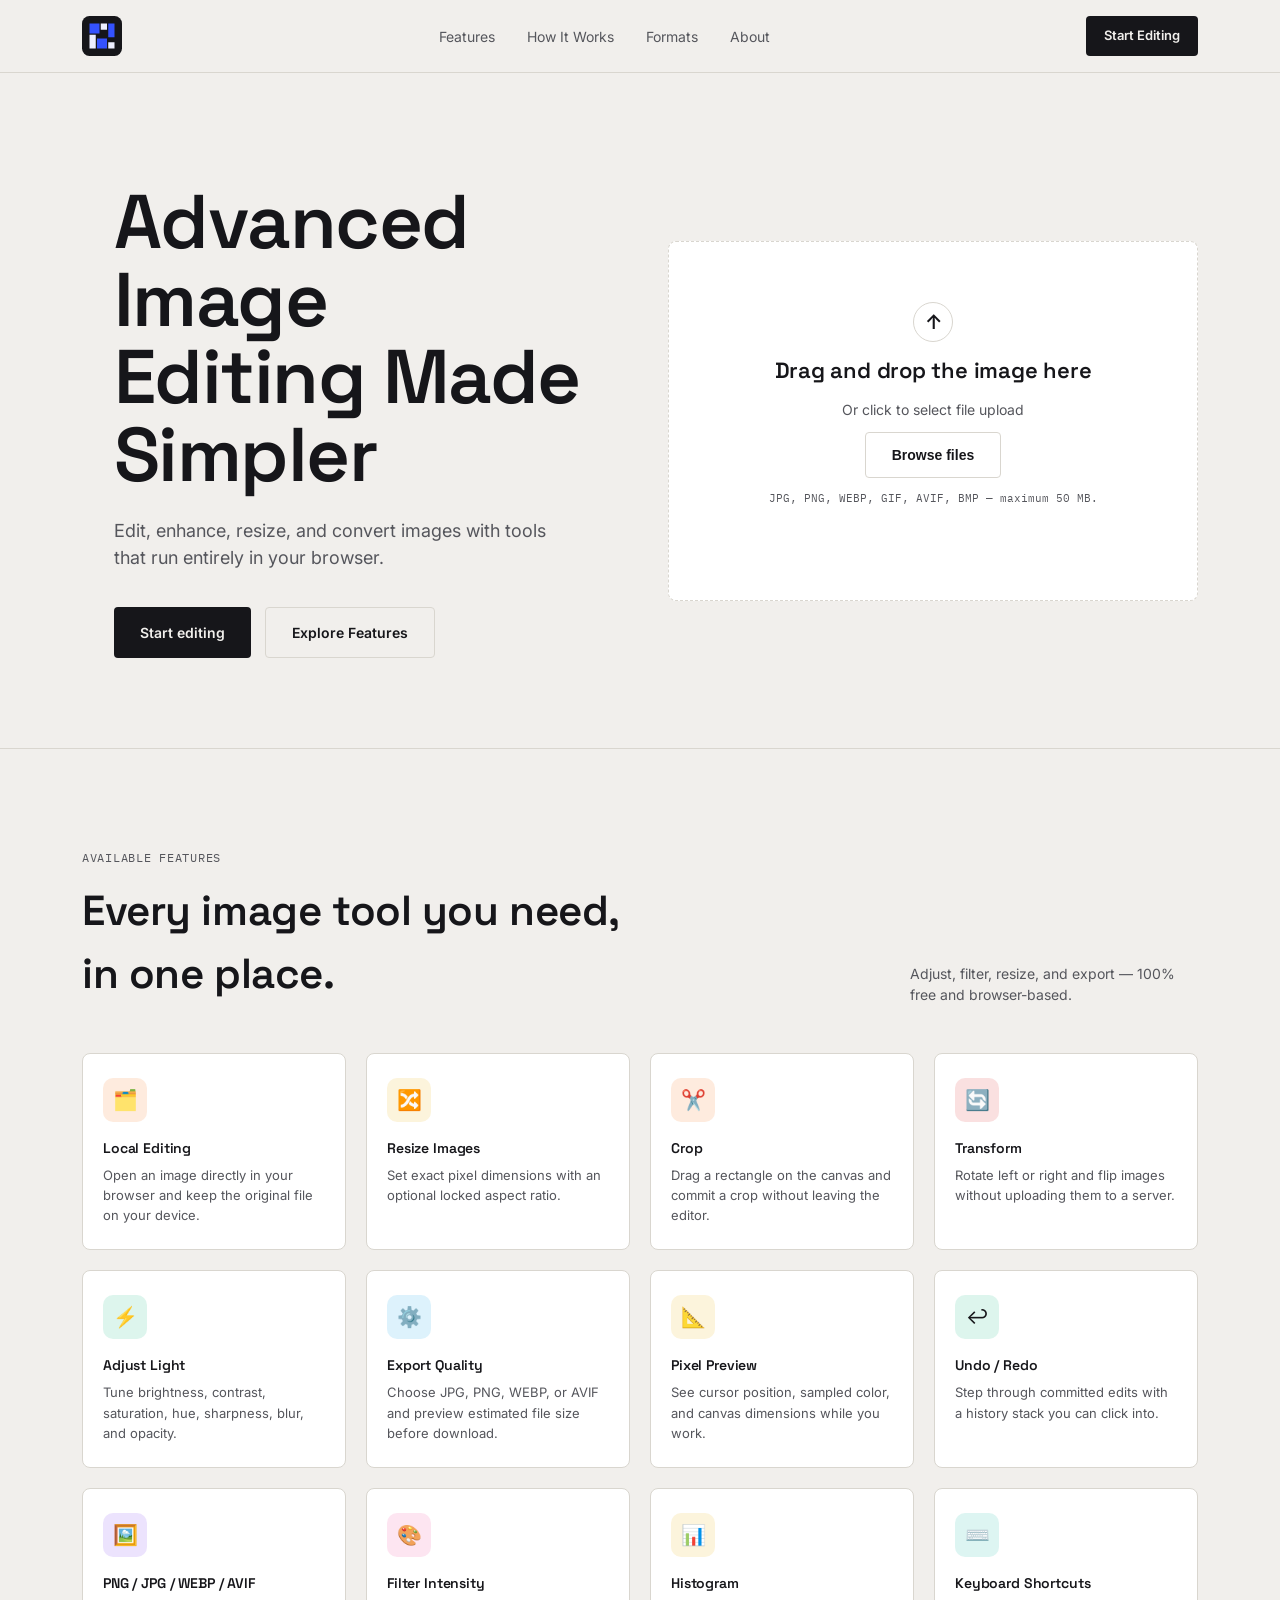
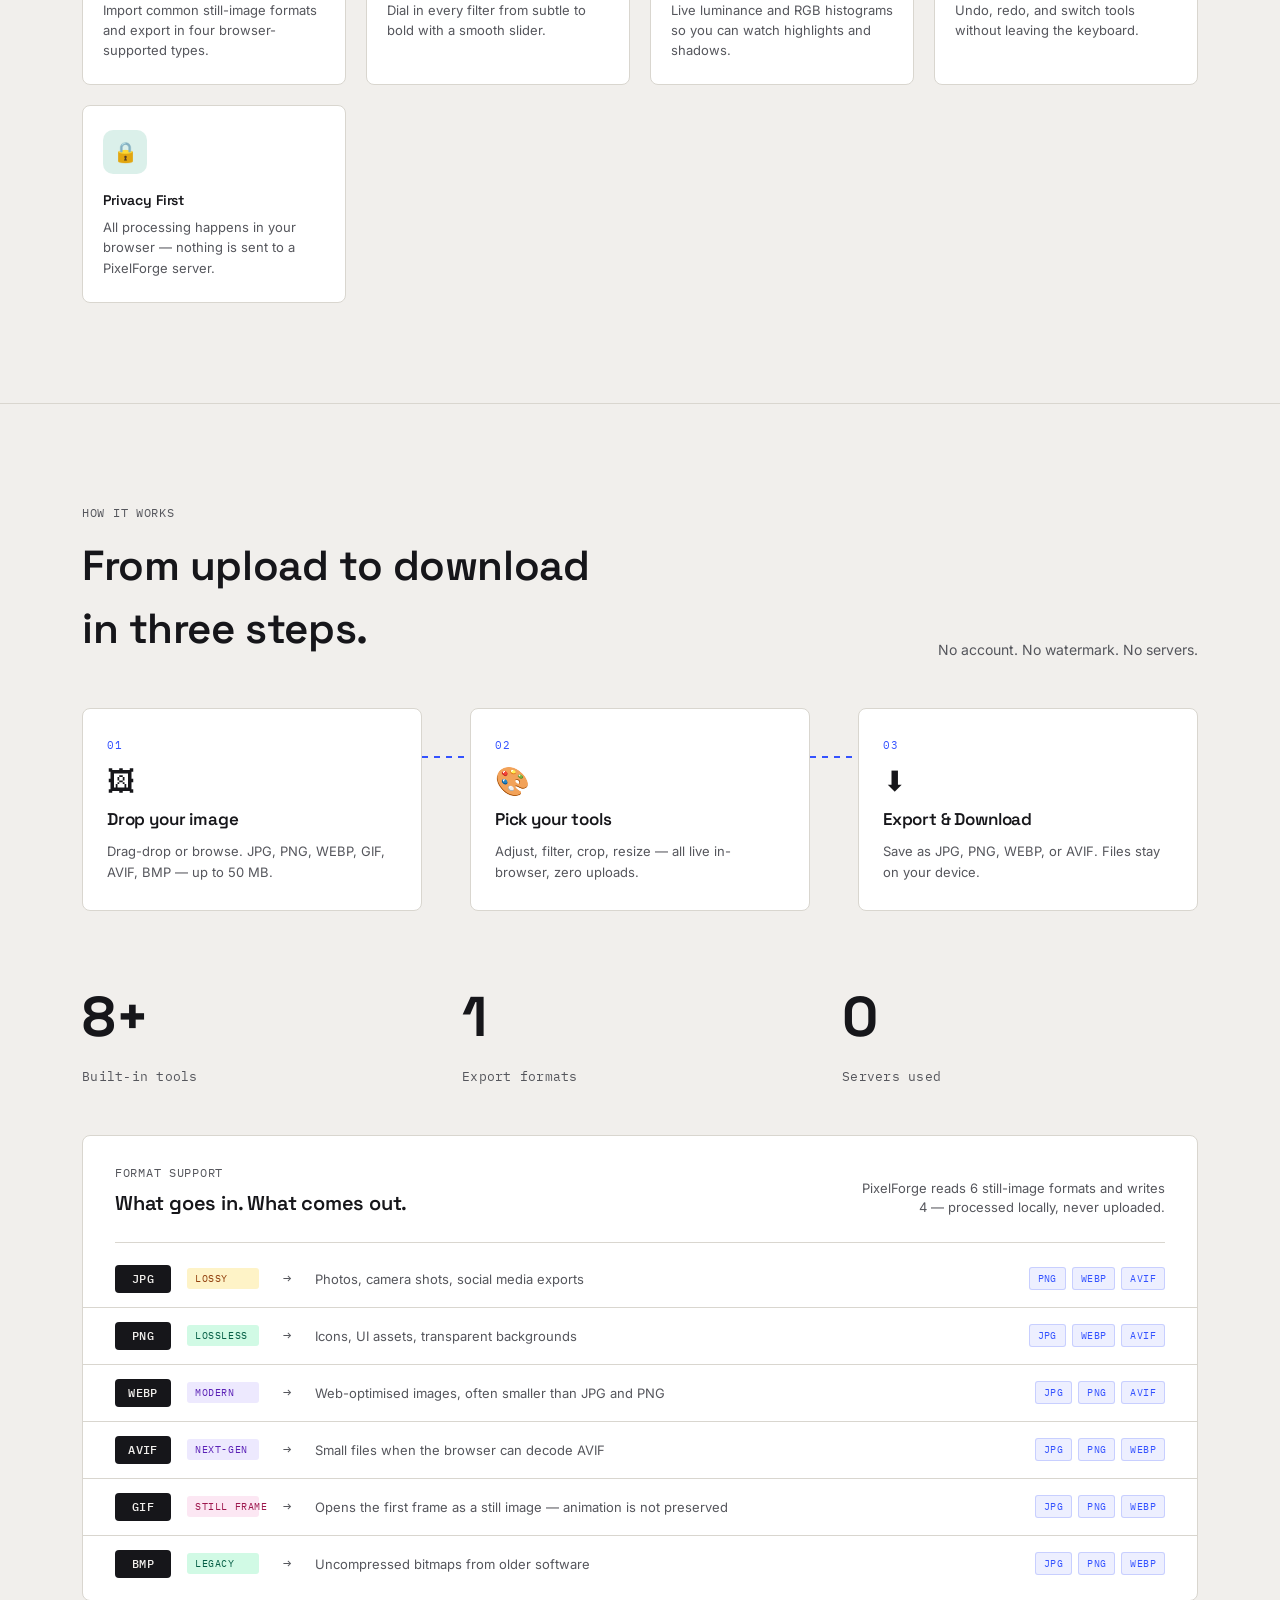
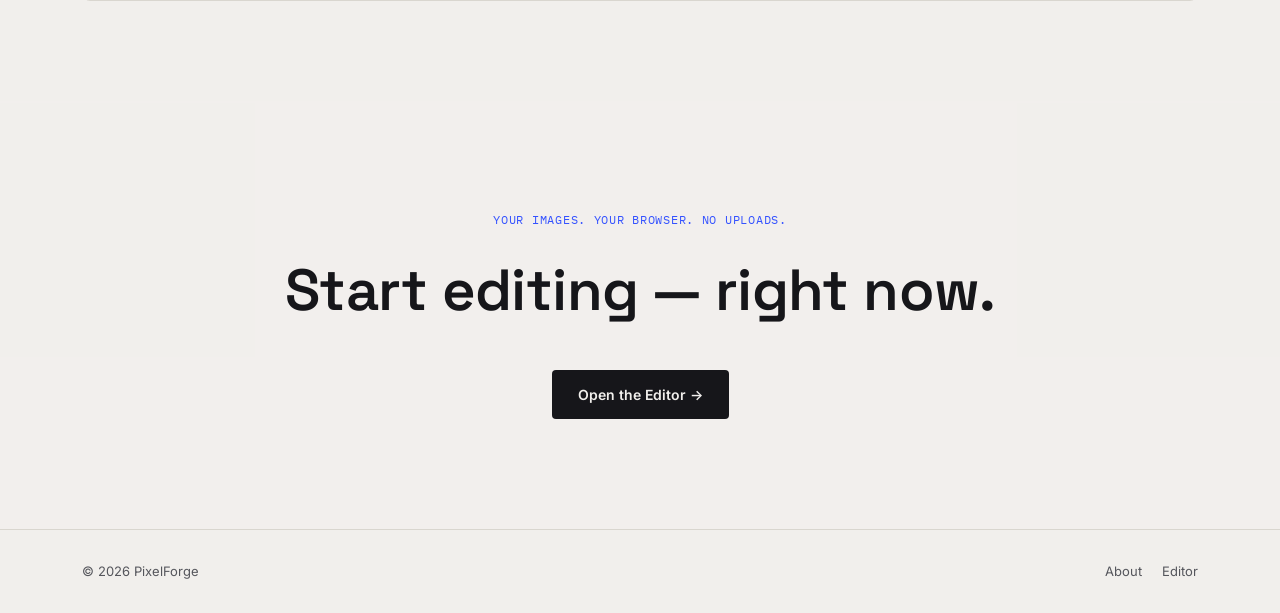
==== commit c4e03956: "fix: safer local upload handoff with shared pending upload utility" ====
--- a/index.html
+++ b/index.html
@@ -7,7 +7,7 @@
 <meta name="description" content="Edit images locally in your browser. Adjust, filter, crop, resize, and export as JPG, PNG, WEBP, or AVIF. No uploads.">
 <link rel="icon" href="assets/images/logo.svg" type="image/svg+xml">
 <link rel="preconnect" href="https://fonts.googleapis.com">
-<link rel="preconnect" href="https://fonts.gstatic.com" crossorigin>
+  <link rel="preconnect" href="https://fonts.gstatic.com" crossorigin>
 <link href="https://fonts.googleapis.com/css2?family=Space+Grotesk:wght@400;500;600;700&family=Inter:wght@400;500;600&family=IBM+Plex+Mono:wght@400;500&display=swap" rel="stylesheet">
 <link rel="stylesheet" href="css/theme.css">
 <link rel="stylesheet" href="css/landing.css">
@@ -49,7 +49,7 @@
           <p>Or click to select file upload</p>
           <button class="btn btn-soft" id="browseBtn">Browse files</button>
           <small>JPG, PNG, WEBP, GIF, AVIF, BMP — maximum 50 MB.</small>
-          <input type="file" id="fileInput" accept=".jpg,.jpeg,.png,.webp,.gif,.avif,.bmp,image/jpeg,image/png,image/webp,image/gif,image/avif,image/bmp" hidden />
+          <input type="file" id="fileInput" class="sr-file" accept=".jpg,.jpeg,.png,.webp,.gif,.avif,.bmp,image/jpeg,image/png,image/webp,image/gif,image/avif,image/bmp" />
           <div class="file-result" id="fileResult" aria-live="polite"></div>
         </div>
       </div>
--- a/css/theme.css
+++ b/css/theme.css
@@ -55,3 +55,15 @@
     --border-radius-xl: 1rem;
     --border-radius-2xl: 1.5rem;
 }
+
+.sr-file {
+    position: absolute;
+    width: 1px;
+    height: 1px;
+    padding: 0;
+    margin: -1px;
+    overflow: hidden;
+    clip: rect(0, 0, 0, 0);
+    white-space: nowrap;
+    border: 0;
+}
